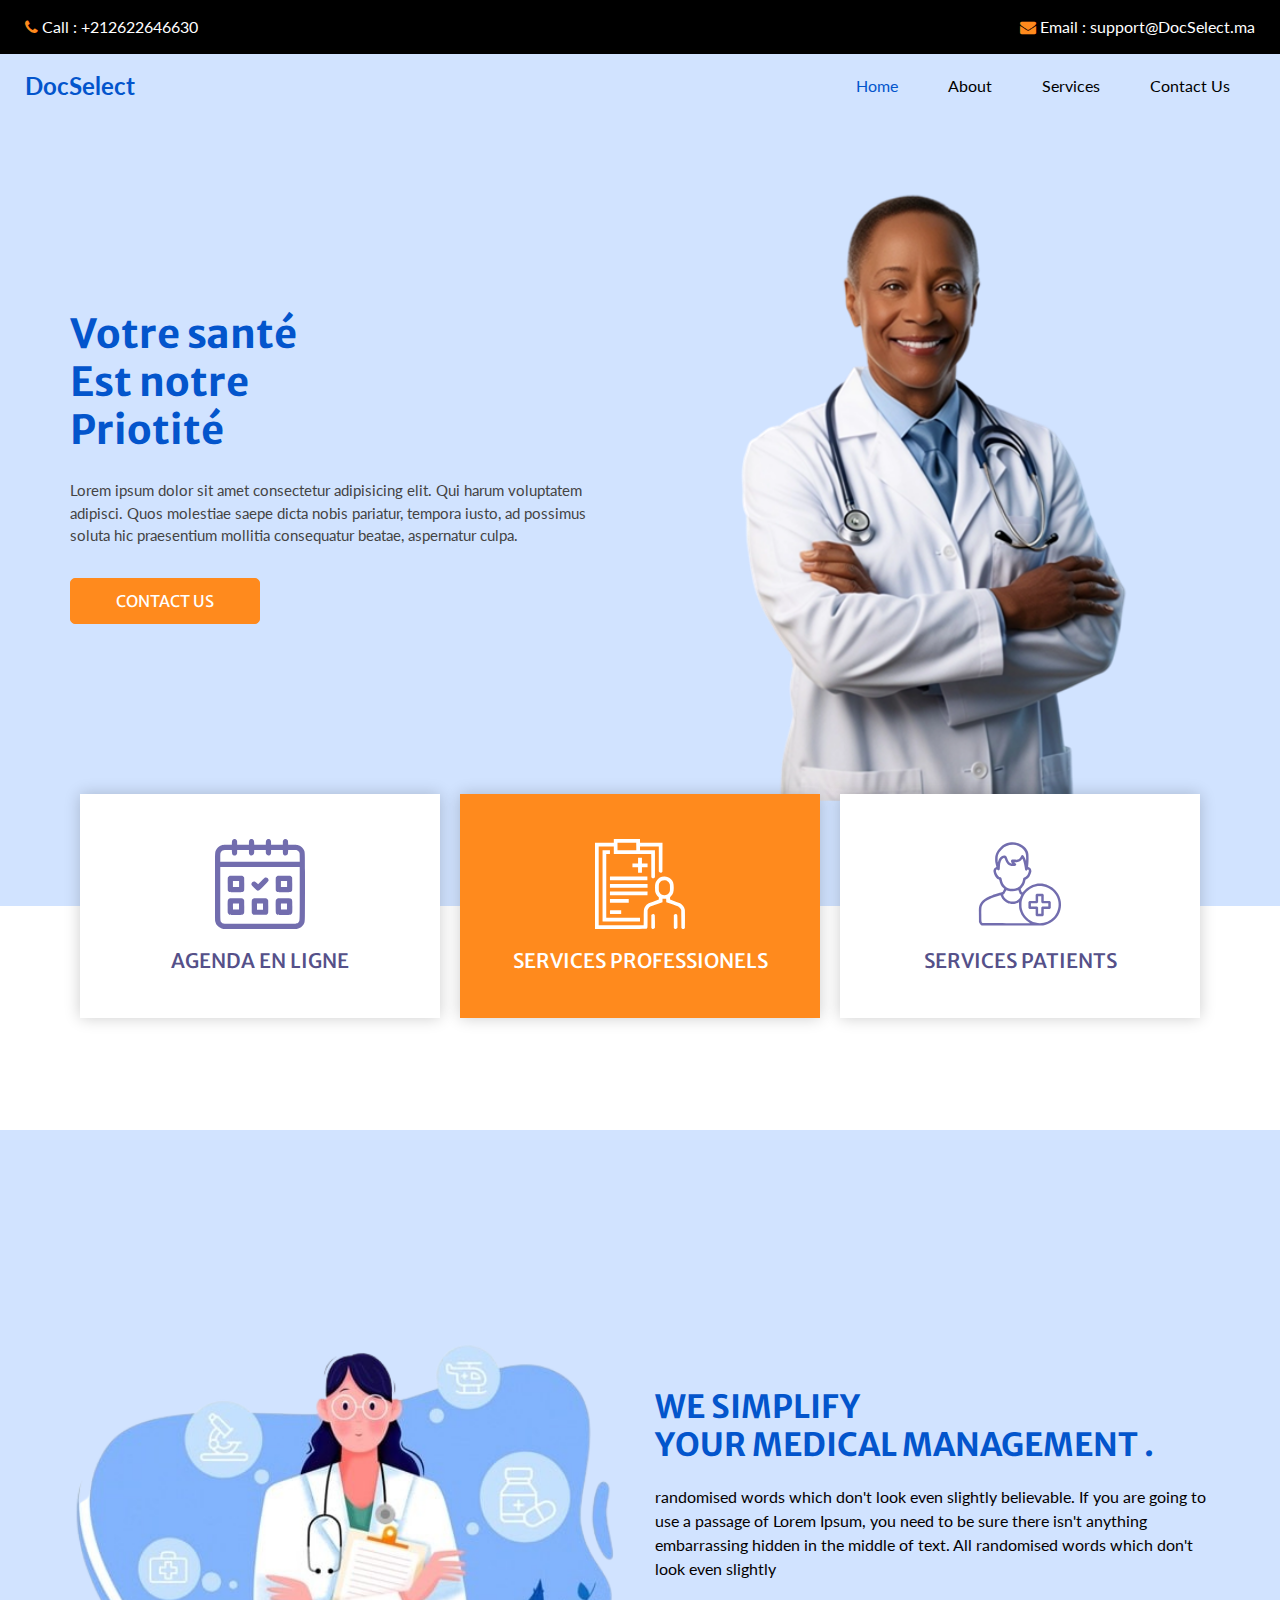
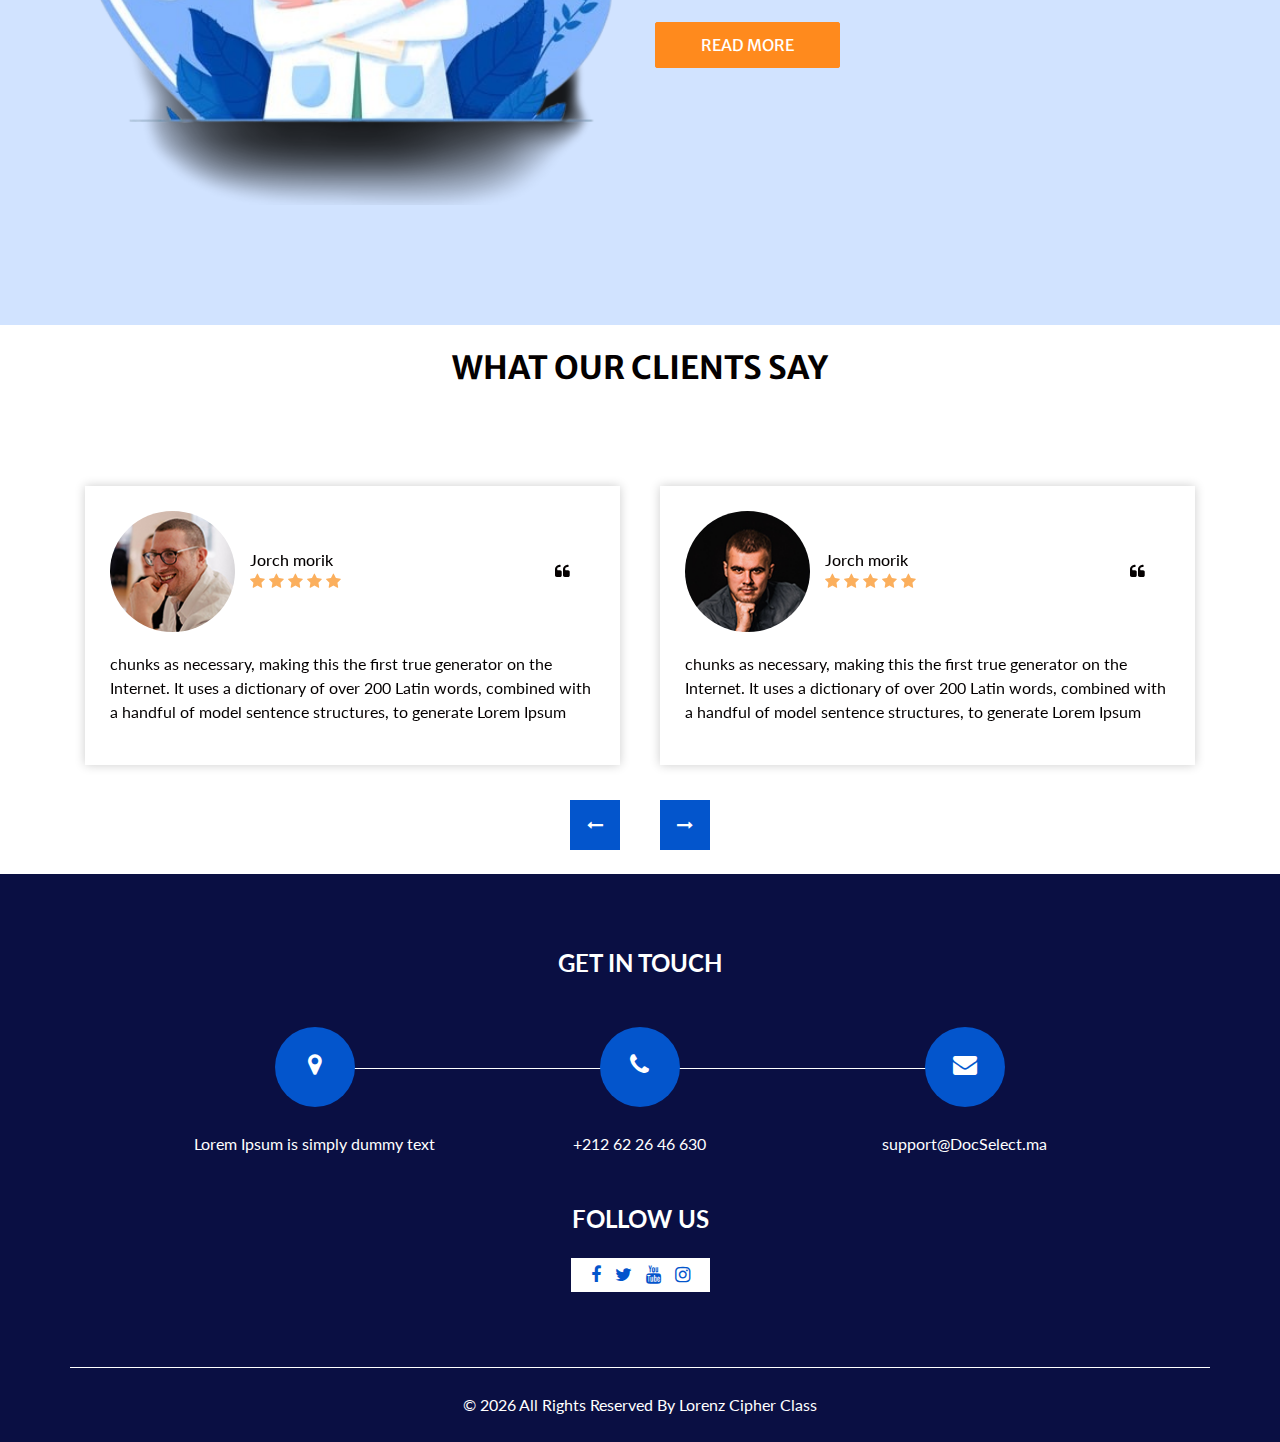
==== index.html @ 9bff6d72 "Spliting the one page to multi-page website" ====
<!DOCTYPE html>
<html lang="en">

<head>
  <!-- Basic -->
  <meta charset="utf-8">
  <meta http-equiv="X-UA-Compatible" content="IE=edge">
  <!-- Mobile Metas -->
  <meta name="viewport" content="width=device-width, initial-scale=1, shrink-to-fit=no">
  <!-- Site Metas -->
  <meta name="keywords" content="docselect, youcode, maroc">
  <meta name="description" content="Starter Template of Doc Select company">
  <meta name="author" content="Youcode Staff">

  <title>DocSelect</title>

  <!-- slider stylesheet -->
  <link rel="stylesheet" type="text/css" href="https://cdnjs.cloudflare.com/ajax/libs/OwlCarousel2/2.3.4/assets/owl.carousel.min.css" />
  <!-- bootstrap core css -->
  <link rel="stylesheet" type="text/css" href="css/bootstrap.css" />
  <!-- font awesome style -->
  <link rel="stylesheet" type="text/css" href="css/font-awesome.min.css" />

  <!-- Custom styles for this template -->
  <link href="css/style.css" rel="stylesheet" />
  <!-- responsive style -->
  <link href="css/responsive.css" rel="stylesheet" />

</head>

<body>
  <div class="hero_area">
    <!-- header section strats -->
    <header class="header_section">
      <div class="header_top">
        <div class="container-fluid">
          <div class="contact_nav">
            <a href="">
              <i class="fa fa-phone" aria-hidden="true"></i>
              <span>
                Call : +212622646630
              </span>
            </a>
            <a href="">
              <i class="fa fa-envelope" aria-hidden="true"></i>
              <span>
                Email : support@DocSelect.ma
              </span>
            </a>
          </div>
        </div>
    </div>
      <div class="header_bottom">
        <div class="container-fluid">
          <nav class="navbar navbar-expand-lg custom_nav-container ">
            <a class="navbar-brand" href="index.html">
              <span>
                DocSelect
              </span>
            </a>

            <button class="navbar-toggler" type="button" data-toggle="collapse" data-target="#navbarSupportedContent" aria-controls="navbarSupportedContent" aria-expanded="false" aria-label="Toggle navigation">
              <span class=""> </span>
            </button>

            <div class="collapse navbar-collapse" id="navbarSupportedContent">
              <ul class="navbar-nav ">
                <li class="nav-item active">
                  <a class="nav-link" href="index.html">Home <span class="sr-only">(current)</span></a>
                </li>
                <li class="nav-item">
                  <a class="nav-link" href="about.html"> About</a>
                </li>
                <li class="nav-item">
                  <a class="nav-link" href="service.html">Services</a>
                </li>
                <li class="nav-item">
                  <a class="nav-link" href="contact.html">Contact Us</a>
                </li>
              </ul>
            </div>
          </nav>
        </div>
      </div>
    </header>
    <!-- end header section -->
    <!-- slider section -->
    <section class="slider_section ">
      <div class="container ">
        <div class="row">
          <div class="col-md-6 ">
            <div class="detail-box">
              <h1>
                Votre santé  <br>
                Est notre  <br>
                Priotité
              </h1>
              <p>
                Lorem ipsum dolor sit amet consectetur adipisicing elit. Qui harum voluptatem adipisci. Quos molestiae saepe dicta nobis pariatur, tempora iusto, ad possimus soluta hic praesentium mollitia consequatur beatae, aspernatur culpa.
              </p>
              <a href="">
                Contact Us
              </a>
            </div>
          </div>
          <div class="col-md-6">
            <div class="img-box">
              <img src="images/professional-img.png" alt="">
            </div>
          </div>
        </div>
      </div>
    </section>
    <!-- end slider section -->
  </div>

  <!-- feature section -->
  <section class="feature_section">
    <div class="container">
      <div class="feature_container">
        <div class="box">
          <div class="img-box">
            <svg xmlns="http://www.w3.org/2000/svg" version="1.0" width="512.000000pt" height="512.000000pt" viewBox="0 0 512.000000 512.000000" preserveAspectRatio="xMidYMid meet">

              <g transform="translate(0.000000,512.000000) scale(0.100000,-0.100000)" fill="#000000" stroke="none">
              <path d="M1055 5106 c-72 -32 -95 -85 -95 -218 l0 -88 -227 0 c-257 0 -321 -9 -429 -62 -92 -44 -197 -149 -241 -239 -67 -136 -63 1 -63 -2100 0 -1869 0 -1907 20 -1983 25 -101 69 -176 144 -252 76 -75 151 -119 252 -144 76 -20 115 -20 2144 -20 2026 0 2068 0 2144 20 105 26 168 63 247 140 80 79 123 153 149 256 20 76 20 114 20 1983 0 2101 4 1964 -63 2100 -43 89 -149 195 -240 239 -107 52 -172 62 -428 62 l-227 0 -4 109 c-3 91 -7 115 -24 137 -70 94 -190 96 -251 5 -20 -30 -23 -46 -23 -142 l0 -109 -335 0 -335 0 0 100 c0 117 -13 156 -61 191 -45 32 -125 33 -165 3 -60 -44 -69 -67 -72 -185 l-4 -109 -328 0 -328 0 -4 109 c-3 118 -12 141 -72 185 -40 30 -120 29 -165 -3 -48 -35 -61 -74 -61 -191 l0 -100 -335 0 -335 0 0 109 c0 96 -3 112 -23 142 -40 61 -117 84 -182 55z m-93 -713 c4 -124 18 -158 78 -192 72 -40 158 -18 200 51 17 28 20 51 20 141 l0 107 335 0 335 0 0 -107 c0 -90 3 -113 20 -141 61 -100 204 -95 258 8 18 37 22 60 22 142 l0 98 330 0 330 0 0 -98 c0 -82 4 -105 23 -142 53 -103 196 -108 257 -8 17 28 20 51 20 141 l0 107 335 0 335 0 0 -107 c0 -122 13 -156 72 -194 41 -25 122 -22 160 7 50 37 62 71 66 187 l4 108 237 -3 236 -3 53 -30 c56 -30 100 -83 120 -144 8 -22 12 -116 12 -262 l0 -229 -2260 0 -2260 0 0 229 c0 148 4 240 12 262 17 51 54 101 93 128 68 46 97 50 331 51 l222 0 4 -107z m3858 -2371 c0 -1695 6 -1564 -76 -1646 -82 -83 113 -76 -2184 -76 -2297 0 -2102 -7 -2184 76 -82 82 -76 -49 -76 1646 l0 1508 2260 0 2260 0 0 -1508z"/>
              <path d="M800 3008 c-18 -13 -43 -36 -54 -51 -20 -28 -21 -39 -21 -397 0 -358 1 -369 21 -397 11 -15 36 -38 54 -50 33 -23 36 -23 395 -23 359 0 362 0 395 23 18 12 43 35 54 50 20 28 21 39 21 397 0 358 -1 369 -21 397 -11 15 -36 38 -54 51 -33 22 -36 22 -395 22 -359 0 -362 0 -395 -22z m570 -448 l0 -170 -175 0 -175 0 0 170 0 170 175 0 175 0 0 -170z"/>
              <path d="M3530 3008 c-18 -13 -43 -36 -54 -51 -20 -28 -21 -39 -21 -397 0 -358 1 -369 21 -397 11 -15 36 -38 54 -50 33 -23 36 -23 395 -23 359 0 362 0 395 23 18 12 43 35 54 50 20 28 21 39 21 397 0 358 -1 369 -21 397 -11 15 -36 38 -54 51 -33 22 -36 22 -395 22 -359 0 -362 0 -395 -22z m570 -448 l0 -170 -175 0 -175 0 0 170 0 170 175 0 175 0 0 -170z"/>
              <path d="M2855 2930 c-18 -6 -102 -82 -217 -197 l-188 -188 -67 67 c-38 36 -82 73 -100 82 -118 59 -250 -65 -202 -191 5 -15 69 -87 142 -160 151 -153 188 -175 260 -154 35 11 84 54 291 259 136 136 254 261 262 279 50 115 -62 240 -181 203z"/>
              <path d="M827 1736 c-50 -18 -67 -34 -88 -81 -17 -36 -19 -73 -19 -380 0 -334 0 -342 23 -385 16 -33 34 -51 67 -67 43 -23 52 -23 385 -23 334 0 342 0 385 23 26 13 53 36 65 57 19 33 20 52 20 395 0 344 -1 362 -20 395 -12 19 -36 43 -55 55 -33 19 -53 20 -380 22 -271 2 -353 0 -383 -11z m538 -461 l0 -170 -170 0 -170 0 -3 160 c-1 87 0 165 3 172 3 11 41 13 172 11 l168 -3 0 -170z"/>
              <path d="M2196 1740 c-16 -5 -40 -19 -53 -32 -53 -49 -53 -51 -53 -436 0 -356 0 -359 23 -392 12 -18 35 -43 50 -54 28 -20 39 -21 397 -21 358 0 369 1 397 21 15 11 38 36 51 54 22 33 22 36 22 395 0 359 0 362 -22 395 -13 18 -36 43 -51 54 -27 20 -40 21 -380 23 -194 1 -365 -2 -381 -7z m534 -465 l0 -175 -170 0 -170 0 0 175 0 175 170 0 170 0 0 -175z"/>
              <path d="M3555 1735 c-49 -18 -81 -53 -95 -106 -7 -26 -10 -157 -8 -377 3 -385 4 -387 88 -429 43 -23 51 -23 385 -23 333 0 342 0 385 23 33 16 51 34 68 67 22 43 22 52 22 385 0 503 33 469 -460 472 -280 2 -353 0 -385 -12z m540 -460 l0 -170 -170 0 -170 0 -3 160 c-1 87 0 165 3 172 3 11 41 13 172 11 l168 -3 0 -170z"/>
              </g>
              </svg>
           
          </div>
          <h5 class="name">
            Agenda En Ligne
          </h5>
        </div>
        <div class="box active">
          <div class="img-box">
          
            <svg xmlns="http://www.w3.org/2000/svg" version="1.0" width="512.000000pt" height="512.000000pt" viewBox="0 0 512.000000 512.000000" preserveAspectRatio="xMidYMid meet">

              <g transform="translate(0.000000,512.000000) scale(0.100000,-0.100000)" fill="#000000" stroke="none">
              <path d="M1070 5015 l0 -105 -535 0 -535 0 0 -2455 0 -2455 1449 0 c918 0 1459 4 1475 10 14 5 35 24 46 42 19 32 20 51 20 528 l0 495 24 51 c30 64 77 118 130 148 22 13 188 74 369 137 l327 114 0 95 0 95 105 0 104 0 3 -95 3 -95 305 -107 c168 -59 325 -115 350 -124 60 -23 134 -95 167 -163 l28 -56 5 -507 5 -508 28 -27 c39 -40 105 -40 144 0 l28 27 3 483 c2 320 -1 504 -8 547 -26 152 -135 304 -267 372 -38 20 -182 75 -320 123 l-253 88 0 70 0 70 59 62 c115 119 151 231 151 470 0 245 -39 364 -155 480 -105 105 -229 156 -380 156 -188 0 -341 -84 -447 -246 -67 -103 -82 -172 -83 -380 0 -111 5 -201 13 -234 20 -86 70 -176 139 -251 l63 -68 0 -63 0 -64 -257 -90 c-142 -49 -285 -103 -317 -119 -79 -39 -175 -135 -216 -216 -63 -124 -63 -124 -67 -602 l-5 -438 -1279 0 -1279 0 0 2240 0 2240 430 0 430 0 0 -210 0 -210 1065 0 1065 0 2 -665 3 -665 28 -27 c22 -22 37 -28 73 -28 39 0 50 5 75 33 l29 32 0 765 0 765 -425 0 -425 0 0 105 0 105 535 0 535 0 0 -710 0 -710 29 -32 c25 -28 36 -33 75 -33 36 0 51 6 73 28 l28 27 3 825 2 825 -640 0 -640 0 0 105 0 105 -745 0 -745 0 0 -105z m1278 -322 l2 -213 -535 0 -535 0 0 215 0 215 533 -2 532 -3 3 -212z m1750 -1958 c65 -35 106 -81 141 -155 25 -53 26 -62 26 -235 0 -173 -1 -182 -26 -236 -116 -248 -464 -251 -580 -4 -28 59 -29 63 -29 236 0 194 7 230 59 301 67 91 149 129 271 125 72 -3 93 -8 138 -32z"/>
              <path d="M430 2455 l0 -2025 1065 0 1065 0 0 105 0 105 -960 0 -960 0 0 1815 0 1815 105 0 105 0 0 105 0 105 -210 0 -210 0 0 -2025z"/>
              <path d="M2450 3890 l0 -160 -160 0 -160 0 0 -105 0 -105 160 0 160 0 0 -160 0 -160 110 0 110 0 0 160 0 160 160 0 160 0 0 105 0 105 -160 0 -160 0 0 160 0 160 -110 0 -110 0 0 -160z"/>
              <path d="M857 2983 c-4 -3 -7 -51 -7 -105 l0 -98 1065 0 1065 0 0 105 0 105 -1058 0 c-582 0 -1062 -3 -1065 -7z"/>
              <path d="M850 2455 l0 -105 1070 0 1070 0 0 105 0 105 -1070 0 -1070 0 0 -105z"/>
              <path d="M850 2025 l0 -105 1068 2 1067 3 3 103 3 102 -1071 0 -1070 0 0 -105z"/>
              <path d="M857 1703 c-4 -3 -7 -51 -7 -105 l0 -98 535 0 535 0 0 105 0 105 -528 0 c-291 0 -532 -3 -535 -7z"/>
              <path d="M854 1057 c-3 -8 -3 -56 -2 -108 l3 -94 318 -3 317 -2 0 110 0 110 -315 0 c-253 0 -317 -3 -321 -13z"/>
              <path d="M3238 821 l-33 -29 0 -366 0 -366 28 -27 c22 -22 37 -28 73 -28 39 0 50 5 75 33 l29 32 0 350 c0 376 -2 390 -51 416 -44 22 -85 17 -121 -15z"/>
              <path d="M4518 821 l-33 -29 0 -366 0 -366 28 -27 c22 -22 37 -28 73 -28 39 0 50 5 75 33 l29 32 0 350 c0 376 -2 390 -51 416 -44 22 -85 17 -121 -15z"/>
              </g>
              </svg>
          </div>
          <h5 class="name">
            Services Professionels
          </h5>
        </div>
        <div class="box">
          <div class="img-box">
          
               <svg xmlns="http://www.w3.org/2000/svg" version="1.0" width="512.000000pt" height="512.000000pt" viewBox="0 0 512.000000 512.000000" preserveAspectRatio="xMidYMid meet">

                <g transform="translate(0.000000,512.000000) scale(0.100000,-0.100000)" fill="#000000" stroke="none">
                <path d="M1962 4914 c-177 -30 -362 -121 -494 -244 -163 -151 -250 -285 -295 -459 -21 -79 -25 -121 -27 -241 -1 -132 2 -157 31 -275 18 -71 35 -139 38 -150 5 -17 -2 -24 -43 -41 -78 -33 -122 -108 -122 -207 0 -63 50 -213 96 -289 49 -80 119 -149 181 -179 50 -23 52 -26 64 -79 34 -160 106 -300 211 -406 l60 -61 -46 -92 c-26 -50 -48 -91 -50 -91 -14 0 -470 -135 -551 -163 -134 -46 -268 -102 -335 -140 -186 -104 -325 -236 -390 -371 -66 -138 -72 -186 -68 -638 l3 -395 35 -69 c25 -49 47 -77 78 -99 l44 -30 1746 0 1747 0 117 32 c430 116 750 433 863 855 82 308 38 636 -124 912 -175 297 -451 495 -801 572 -106 24 -357 24 -465 0 -281 -62 -523 -208 -696 -421 -77 -96 -98 -89 -144 48 l-29 85 69 74 c39 41 85 100 104 131 39 66 88 202 97 270 6 45 9 49 58 73 64 32 137 102 182 176 43 70 91 198 100 266 15 113 -56 234 -146 248 -23 4 -40 12 -40 20 0 7 7 89 16 181 20 213 15 527 -11 618 -36 126 -99 229 -202 325 -228 216 -540 308 -861 254z m333 -139 c174 -31 321 -107 447 -231 132 -131 170 -251 166 -522 -3 -158 -4 -165 -16 -122 -21 68 -79 189 -119 248 -61 87 -111 82 -163 -17 -43 -79 -93 -137 -144 -164 -38 -20 -52 -22 -203 -20 -158 3 -163 2 -190 -21 -40 -35 -38 -90 5 -151 17 -25 32 -48 32 -50 0 -10 -56 8 -104 34 -61 32 -107 92 -141 184 -79 212 -106 241 -213 234 -157 -11 -284 -140 -336 -337 -14 -54 -14 -54 -22 -25 -5 17 -8 89 -7 160 3 243 58 373 235 553 208 210 481 298 773 247z m-599 -782 c65 -177 92 -227 156 -292 86 -86 183 -122 328 -120 105 1 128 7 153 41 26 35 17 59 -49 128 l-52 55 77 -3 c147 -7 268 44 350 148 l40 51 14 -28 c42 -80 95 -303 121 -508 12 -90 19 -113 36 -127 33 -27 67 -22 99 13 36 38 70 37 90 -5 18 -39 2 -115 -49 -221 -42 -89 -117 -169 -167 -180 -89 -20 -95 -28 -113 -150 -29 -196 -136 -358 -290 -439 -94 -49 -183 -69 -315 -69 -182 1 -301 43 -411 145 -104 98 -168 227 -194 393 -12 79 -40 115 -89 115 -64 0 -154 99 -206 229 -35 86 -43 153 -21 186 21 32 37 32 87 -2 33 -22 45 -25 67 -17 43 15 55 54 58 192 8 267 77 449 189 498 56 25 72 19 91 -33z m2154 -1558 c356 -53 648 -269 801 -590 140 -292 141 -612 5 -901 -52 -110 -107 -192 -182 -273 -261 -283 -664 -402 -1035 -307 -372 95 -665 387 -766 763 -24 87 -27 116 -27 263 0 146 3 176 26 261 48 179 134 332 259 464 93 98 182 164 294 220 200 99 411 133 625 100z m-1975 -254 c158 -49 368 -47 519 3 39 14 74 21 77 18 3 -4 21 -50 38 -102 31 -89 53 -130 72 -130 4 0 19 -4 34 -10 l25 -10 -23 -47 c-13 -27 -32 -70 -42 -98 -33 -92 -135 -175 -268 -220 -92 -31 -240 -35 -328 -9 -147 44 -283 156 -347 285 -41 85 -41 104 1 115 28 8 39 22 90 122 39 75 63 112 72 109 7 -3 43 -15 80 -26z m-401 -307 c63 -186 245 -364 436 -426 90 -29 288 -36 382 -14 53 12 164 56 208 83 3 2 5 -63 6 -145 0 -153 9 -212 51 -347 83 -267 278 -514 519 -659 l59 -36 -1356 0 c-1321 0 -1356 0 -1373 19 -41 45 -46 97 -46 475 0 391 5 436 56 541 105 214 355 359 894 519 63 19 122 34 132 35 11 1 21 -14 32 -45z"/>
                <path d="M3479 1971 l-29 -29 0 -171 0 -171 -176 0 -176 0 -29 -29 -29 -29 0 -172 0 -172 29 -29 29 -29 176 0 176 0 0 -176 0 -176 29 -29 29 -29 172 0 172 0 29 29 29 29 0 176 0 176 171 0 171 0 29 29 29 29 0 172 0 172 -29 29 -29 29 -171 0 -171 0 0 171 0 171 -29 29 -29 29 -172 0 -172 0 -29 -29z m291 -282 l0 -171 29 -29 29 -29 171 0 171 0 0 -90 0 -90 -171 0 -171 0 -29 -29 -29 -29 0 -176 0 -176 -90 0 -90 0 0 176 0 176 -29 29 -29 29 -176 0 -176 0 0 90 0 90 176 0 176 0 29 29 29 29 0 171 0 171 90 0 90 0 0 -171z"/>
                </g>
                </svg>
          </div>
          <h5 class="name">
            Services Patients
          </h5>
        </div>
      </div>
    </div>
  </section>

  <!-- end feature section -->

  
  <section class="professional_section layout_padding">
    <div class="container">
      <div class="row">
        <div class="col-md-6">
          <div class="img-box">
            <img src="images/medecin-preview.png" alt="">
          </div>
        </div>
        <div class="col-md-6 ">
          <div class="detail-box">
            <h2>
              We simplify  <br>
              Your medical management .
            </h2>
            <p>
              randomised words which don't look even slightly believable. If you are going to use a passage of Lorem Ipsum, you need to be sure there isn't anything embarrassing hidden in the middle of text. All randomised words which don't look even slightly
            </p>
            <a href="">
              Read More
            </a>
          </div>
        </div>
      </div>
    </div>
  </section>
<br>
  <!-- end professional section -->
  
  <!-- client section -->

  <section class="client_section ">
    <div class="container">
      <div class="heading_container heading_center">
        <h2>
          What Our Clients Say
        </h2>
      </div>
      <div class="carousel-wrap layout_padding2-top ">
        <div class="owl-carousel">
          <div class="item">
            <div class="box">
              <div class="client_id">
                <div class="img-box">
                  <img src="images/client-1.jpg" alt="">
                </div>
                <div class="client_detail">
                  <div class="client_info">
                    <h6>
                      Jorch morik
                    </h6>
                    <i class="fa fa-star" aria-hidden="true"></i>
                    <i class="fa fa-star" aria-hidden="true"></i>
                    <i class="fa fa-star" aria-hidden="true"></i>
                    <i class="fa fa-star" aria-hidden="true"></i>
                    <i class="fa fa-star" aria-hidden="true"></i>
                  </div>
                  <i class="fa fa-quote-left" aria-hidden="true"></i>
                </div>
              </div>
              <div class="client_text">
                <p>
                  chunks as necessary, making this the first true generator on the Internet. It uses a dictionary of over 200 Latin words, combined with a handful of model sentence structures, to generate Lorem Ipsum
                </p>
              </div>
            </div>
          </div>
          <div class="item">
            <div class="box">
              <div class="client_id">
                <div class="img-box">
                  <img src="images/client-2.jpg" alt="">
                </div>
                <div class="client_detail">
                  <div class="client_info">
                    <h6>
                      Jorch morik
                    </h6>
                    <i class="fa fa-star" aria-hidden="true"></i>
                    <i class="fa fa-star" aria-hidden="true"></i>
                    <i class="fa fa-star" aria-hidden="true"></i>
                    <i class="fa fa-star" aria-hidden="true"></i>
                    <i class="fa fa-star" aria-hidden="true"></i>
                  </div>
                  <i class="fa fa-quote-left" aria-hidden="true"></i>
                </div>
              </div>
              <div class="client_text">
                <p>
                  chunks as necessary, making this the first true generator on the Internet. It uses a dictionary of over 200 Latin words, combined with a handful of model sentence structures, to generate Lorem Ipsum
                </p>
              </div>
            </div>
          </div>
          <div class="item">
            <div class="box">
              <div class="client_id">
                <div class="img-box">
                  <img src="images/client-1.jpg" alt="">
                </div>
                <div class="client_detail">
                  <div class="client_info">
                    <h6>
                      Jorch morik
                    </h6>
                    <i class="fa fa-star" aria-hidden="true"></i>
                    <i class="fa fa-star" aria-hidden="true"></i>
                    <i class="fa fa-star" aria-hidden="true"></i>
                    <i class="fa fa-star" aria-hidden="true"></i>
                    <i class="fa fa-star" aria-hidden="true"></i>
                  </div>
                  <i class="fa fa-quote-left" aria-hidden="true"></i>
                </div>
              </div>
              <div class="client_text">
                <p>
                  chunks as necessary, making this the first true generator on the Internet. It uses a dictionary of over 200 Latin words, combined with a handful of model sentence structures, to generate Lorem Ipsum
                </p>
              </div>
            </div>
          </div>
          <div class="item">
            <div class="box">
              <div class="client_id">
                <div class="img-box">
                  <img src="images/client-2.jpg" alt="">
                </div>
                <div class="client_detail">
                  <div class="client_info">
                    <h6>
                      Jorch morik
                    </h6>
                    <i class="fa fa-star" aria-hidden="true"></i>
                    <i class="fa fa-star" aria-hidden="true"></i>
                    <i class="fa fa-star" aria-hidden="true"></i>
                    <i class="fa fa-star" aria-hidden="true"></i>
                    <i class="fa fa-star" aria-hidden="true"></i>
                  </div>
                  <i class="fa fa-quote-left" aria-hidden="true"></i>
                </div>
              </div>
              <div class="client_text">
                <p>
                  chunks as necessary, making this the first true generator on the Internet. It uses a dictionary of over 200 Latin words, combined with a handful of model sentence structures, to generate Lorem Ipsum
                </p>
              </div>
            </div>
          </div>
        </div>
      </div>
    </div>
  </section>
  <br>

  <!-- end client section -->

  

  <!-- info section -->
  <section class="info_section ">
    <div class="container">
      <h4>
        Get In Touch
      </h4>
      <div class="row">
        <div class="col-lg-10 mx-auto">
          <div class="info_items">
            <div class="row">
              <div class="col-md-4">
                <a href="/contact.html">
                  <div class="item ">
                    <div class="img-box ">
                      <i class="fa fa-map-marker" aria-hidden="true"></i>
                    </div>
                    <p>
                      Lorem Ipsum is simply dummy text
                    </p>
                  </div>
                </a>
              </div>
              <div class="col-md-4">
                <a href="tel:+212622646630">
                  <div class="item ">
                    <div class="img-box ">
                      <i class="fa fa-phone" aria-hidden="true"></i>
                    </div>
                    <p>
                      +212 62 26 46 630
                    </p>
                  </div>
                </a>
              </div>
              <div class="col-md-4">
                <a href="mail:support@docselect.ma">
                  <div class="item ">
                    <div class="img-box">
                      <i class="fa fa-envelope" aria-hidden="true"></i>
                    </div>
                    <p>
                      support@DocSelect.ma
                    </p>
                  </div>
                </a>
              </div>
            </div>
          </div>
        </div>
      </div>
    </div>
    <div class="social-box">
      <h4>
        Follow Us
      </h4>
      <div class="box">
        <a href="https://fb.com">
          <i class="fa fa-facebook" aria-hidden="true"></i>
        </a>
        <a href="https://twitter.com">
          <i class="fa fa-twitter" aria-hidden="true"></i>
        </a>
        <a href="https://youtube.com">
          <i class="fa fa-youtube" aria-hidden="true"></i>
        </a>
        <a href="https://instagram.com">
          <i class="fa fa-instagram" aria-hidden="true"></i>
        </a>
      </div>
    </div>
  </section>



  <!-- end info_section -->

  <!-- footer section -->
  <footer class="footer_section">
    <div class="container">
      <p>
        &copy; <span id="displayDateYear"></span> All Rights Reserved By <a href="https://youcode.ma/Nador">Lorenz Cipher Class</a>
      </p>
    </div>
  </footer>
  <!-- footer section -->

  <script src="js/jquery-3.4.1.min.js"></script>
  <script src="js/bootstrap.js"></script>
  <script src="https://cdnjs.cloudflare.com/ajax/libs/OwlCarousel2/2.3.4/owl.carousel.min.js">
  </script>
  <script src="js/custom.js"></script>

</body>

</html>
---- css/style.css ----
@import url("https://fonts.googleapis.com/css2?family=Lato:wght@400;700&family=Merriweather+Sans:wght@400;700&display=swap");

body {
  font-family: 'Lato', sans-serif;
  color: #040000;
}

.layout_padding {
  padding-top: 120px;
  padding-bottom: 120px;
}

.layout_padding2 {
  padding: 45px 0;
}

.layout_padding2-top {
  padding-top: 45px;
}

.layout_padding2-bottom {
  padding-bottom: 45px;
}

.layout_padding-top {
  padding-top: 120px;
}

.layout_padding-bottom {
  padding-bottom: 120px;
}

.heading_container {
  display: -webkit-box;
  display: -ms-flexbox;
  display: flex;
  -webkit-box-orient: vertical;
  -webkit-box-direction: normal;
  -ms-flex-direction: column;
  flex-direction: column;
  -webkit-box-align: start;
  -ms-flex-align: start;
  align-items: flex-start;
}

.heading_container h2 {
  font-weight: bold;
  display: -webkit-box;
  display: -ms-flexbox;
  display: flex;
  -webkit-box-align: center;
  -ms-flex-align: center;
  align-items: center;
  text-transform: uppercase;
  font-family: 'Merriweather Sans', sans-serif;
}

.heading_container p {
  margin-bottom: 0;
}

.heading_container.heading_center {
  -webkit-box-align: center;
  -ms-flex-align: center;
  align-items: center;
  text-align: center;
}

h1,
h2 {
  font-family: 'Merriweather Sans', sans-serif;
}

a,
a:hover,
a:focus {
  text-decoration: none;
}

/*header section*/
.hero_area {
  position: relative;
  background-color: #d1e3ff;
}

.header_section .container-fluid {
  padding-right: 25px;
  padding-left: 25px;
}

.header_section .header_top {
  padding: 15px 0;
  background-color: #000000;
}

.header_section .header_top .contact_nav {
  display: -webkit-box;
  display: -ms-flexbox;
  display: flex;
  -webkit-box-pack: justify;
  -ms-flex-pack: justify;
  justify-content: space-between;
}

.header_section .header_top .contact_nav a {
  color: #ffffff;
}

.header_section .header_top .contact_nav a i {
  color: #ff8a1d;
}

.header_section .header_bottom {
  padding: 10px 0;
}

.navbar-brand {
  padding: 0;
  margin: 0;
  color: #000000;
  font-weight: bold;
  font-size: 24px;
  font-weight: bold;
}

.navbar-brand span {
  color: #0355cc;
  /* text-transform: uppercase; */
}

.custom_nav-container {
  padding: 0;
}

.custom_nav-container .navbar-nav {
  margin-left: auto;
}

.custom_nav-container .navbar-nav .nav-item .nav-link {
  padding: 10px 25px;
  color: #000000;
  text-align: center;
}

.custom_nav-container .navbar-nav .nav-item:hover .nav-link,
.custom_nav-container .navbar-nav .nav-item.active .nav-link {
  color: #0355cc;
}

.custom_nav-container .form-inline .nav_search-btn {
  width: 35px;
  height: 35px;
  padding: 0;
  border: none;
  color: #000000;
}

.custom_nav-container .form-inline .nav_search-btn:hover {
  color: #0355cc;
}

.custom_nav-container .navbar-toggler {
  outline: none;
}

.custom_nav-container .navbar-toggler {
  padding: 0;
  width: 37px;
  height: 42px;
  -webkit-transition: all .3s;
  transition: all .3s;
}

.custom_nav-container .navbar-toggler span {
  display: block;
  width: 35px;
  height: 4px;
  background-color: #000000;
  margin: 7px 0;
  -webkit-transition: all 0.3s;
  transition: all 0.3s;
  position: relative;
  border-radius: 5px;
  -webkit-transition: all .3s;
  transition: all .3s;
}

.custom_nav-container .navbar-toggler span::before,
.custom_nav-container .navbar-toggler span::after {
  content: "";
  position: absolute;
  left: 0;
  height: 100%;
  width: 100%;
  background-color: #000000;
  top: -10px;
  border-radius: 5px;
  -webkit-transition: all .3s;
  transition: all .3s;
}

.custom_nav-container .navbar-toggler span::after {
  top: 10px;
}

.custom_nav-container .navbar-toggler[aria-expanded="true"] {
  -webkit-transform: rotate(360deg);
  transform: rotate(360deg);
}

.custom_nav-container .navbar-toggler[aria-expanded="true"] span {
  -webkit-transform: rotate(45deg);
  transform: rotate(45deg);
}

.custom_nav-container .navbar-toggler[aria-expanded="true"] span::before,
.custom_nav-container .navbar-toggler[aria-expanded="true"] span::after {
  -webkit-transform: rotate(90deg);
  transform: rotate(90deg);
  top: 0;
}

.custom_nav-container .navbar-toggler[aria-expanded="true"] .s-1 {
  -webkit-transform: rotate(45deg);
  transform: rotate(45deg);
  margin: 0;
  margin-bottom: -4px;
}

.custom_nav-container .navbar-toggler[aria-expanded="true"] .s-2 {
  display: none;
}

.custom_nav-container .navbar-toggler[aria-expanded="true"] .s-3 {
  -webkit-transform: rotate(-45deg);
  transform: rotate(-45deg);
  margin: 0;
  margin-top: -4px;
}

.custom_nav-container .navbar-toggler[aria-expanded="false"] .s-1,
.custom_nav-container .navbar-toggler[aria-expanded="false"] .s-2,
.custom_nav-container .navbar-toggler[aria-expanded="false"] .s-3 {
  -webkit-transform: none;
  transform: none;
}

.quote_btn-container {
  display: -webkit-box;
  display: -ms-flexbox;
  display: flex;
  -webkit-box-align: center;
  -ms-flex-align: center;
  align-items: center;
}

.quote_btn-container a {
  color: #ffffff;
  margin-right: 25px;
  text-transform: uppercase;
}

.quote_btn-container a span {
  margin-left: 5px;
}

.quote_btn-container a:hover {
  color: #ff8a1d;
}

/*end header section*/
/* slider section */
.slider_section {
  -webkit-box-flex: 1;
  -ms-flex: 1;
  flex: 1;
  display: -webkit-box;
  display: -ms-flexbox;
  display: flex;
  -webkit-box-align: center;
  -ms-flex-align: center;
  align-items: center;
  background-size: cover;
  background-position: bottom;
}

.slider_section .row {
  -webkit-box-align: center;
  -ms-flex-align: center;
  align-items: center;
}

.slider_section #customCarousel1 {
  width: 100%;
  position: unset;
}

.slider_section .detail-box {
  padding-bottom: 90px;
}

.slider_section .detail-box h1 {
  font-weight: bold;
  margin-bottom: 25px;
  color: #0355cc;
}

.slider_section .detail-box p {
  color: #444;
  font-size: 15px;
}

.slider_section .detail-box a {
  display: inline-block;
  font-family: 'Merriweather Sans', sans-serif;
  text-transform: uppercase;
  padding: 10px 45px;
  background-color: #ff8a1d;
  border: 1px solid #ff8a1d;
  border-radius: 5px;
  color: #ffffff;
  margin-top: 15px;
}

.slider_section .detail-box a:hover {
  background-color: transparent;
  color: #ff8a1d;
}

.slider_section .img-box img {
  width: 100%;
}

.feature_section {
  -webkit-transform: translateY(-50%);
  transform: translateY(-50%);
}

.feature_section .feature_container {
  display: -webkit-box;
  display: -ms-flexbox;
  display: flex;
}

.feature_section .feature_container .box {
  -webkit-box-flex: 1;
  -ms-flex: 1;
  flex: 1;
  display: -webkit-box;
  display: -ms-flexbox;
  display: flex;
  -webkit-box-orient: vertical;
  -webkit-box-direction: normal;
  -ms-flex-direction: column;
  flex-direction: column;
  -webkit-box-align: center;
  -ms-flex-align: center;
  align-items: center;
  text-align: center;
  margin: 0 10px;
  padding: 45px 15px;
  background-color: #ffffff;
  color: #555089;
  -webkit-transition: all 0.3s;
  transition: all 0.3s;
  -webkit-box-shadow: 0 0 15px 0 rgba(0, 0, 0, 0.2);
  box-shadow: 0 0 15px 0 rgba(0, 0, 0, 0.2);
}

.feature_section .feature_container .box .img-box {
  width: 90px;
  height: 90px;
}

.feature_section .feature_container .box .img-box svg {
  width: 100%;
  height: auto;
  max-height: 100%;
  fill: #726dae;
  -webkit-transition: all 0.3s;
  transition: all 0.3s;
}

.feature_section .feature_container .box .img-box svg path {
  fill: #726dae;
}

.feature_section .feature_container .box .name {
  margin-top: 20px;
  text-transform: uppercase;
  font-family: 'Merriweather Sans', sans-serif;
  margin-bottom: 0;
}

.feature_section .feature_container .box:hover,
.feature_section .feature_container .box.active {
  background-color: #ff8a1d;
  color: #ffffff;
}

.feature_section .feature_container .box:hover .img-box svg,
.feature_section .feature_container .box.active .img-box svg {
  fill: #ffffff;
}

.feature_section .feature_container .box:hover .img-box svg path,
.feature_section .feature_container .box.active .img-box svg path {
  fill: #ffffff;
}

.about_section .row {
  -webkit-box-align: center;
  -ms-flex-align: center;
  align-items: center;
}

.about_section .detail-box h2 {
  text-transform: uppercase;
  font-weight: bold;
}

.about_section .detail-box p {
  margin-top: 10px;
}

.about_section .detail-box a {
  margin-top: 15px;
  display: inline-block;
  font-family: 'Merriweather Sans', sans-serif;
  text-transform: uppercase;
  padding: 10px 45px;
  background-color: #0355cc;
  border: 1px solid #0355cc;
  border-radius: 2px;
  color: #ffffff;
}

.about_section .detail-box a:hover {
  background-color: transparent;
  color: #0355cc;
}

.about_section .img-box img {
  width: 100%;
}

.professional_section {
  background-color: #d1e3ff;
}

.professional_section .row {
  -webkit-box-align: center;
  -ms-flex-align: center;
  align-items: center;
}

.professional_section .img-box img {
  width: 100%;
}

.professional_section .detail-box h2 {
  text-transform: uppercase;
  font-weight: bold;
  color: #0355cc;
}

.professional_section .detail-box p {
  margin-top: 20px;
}

.professional_section .detail-box a {
  margin-top: 25px;
  display: inline-block;
  font-family: 'Merriweather Sans', sans-serif;
  text-transform: uppercase;
  padding: 10px 45px;
  background-color: #ff8a1d;
  border: 1px solid #ff8a1d;
  border-radius: 2px;
  color: #ffffff;
}

.professional_section .detail-box a:hover {
  background-color: transparent;
  color: #ff8a1d;
}

.service_section {
  position: relative;
}

.service_section .box {
  margin-top: 30px;
  text-align: center;
  -webkit-box-shadow: 0 0 5px 2px rgba(0, 0, 0, 0.15);
  box-shadow: 0 0 5px 2px rgba(0, 0, 0, 0.15);
  padding: 25px 15px;
  -webkit-transition: all .3s;
  transition: all .3s;
  display: -webkit-box;
  display: -ms-flexbox;
  display: flex;
  -webkit-box-orient: vertical;
  -webkit-box-direction: normal;
  -ms-flex-direction: column;
  flex-direction: column;
  -webkit-box-align: center;
  -ms-flex-align: center;
  align-items: center;
}

.service_section .box .img-box {
  width: 65px;
  height: 65px;
  display: -webkit-box;
  display: -ms-flexbox;
  display: flex;
  -webkit-box-pack: center;
  -ms-flex-pack: center;
  justify-content: center;
  -webkit-box-align: center;
  -ms-flex-align: center;
  align-items: center;
}

.service_section .box .img-box img {
  max-height: 100%;
  max-width: 100%;
  -webkit-transition: all .3s;
  transition: all .3s;
}

.service_section .box .detail-box {
  margin-top: 15px;
}

.service_section .box .detail-box h5 {
  font-weight: bold;
}

.service_section .box .detail-box p {
  margin: 0;
}

.service_section .box:hover {
  background-color: #ff8a1d;
  color: #ffffff;

}

/* .service_section .box:hover .img-box img {
  -webkit-filter: brightness(0) invert(1);
          filter: brightness(0) invert(1);
} */

.service_section .btn-box {
  display: -webkit-box;
  display: -ms-flexbox;
  display: flex;
  -webkit-box-pack: center;
  -ms-flex-pack: center;
  justify-content: center;
  margin-top: 45px;
}

.service_section .btn-box a {
  display: inline-block;
  font-family: 'Merriweather Sans', sans-serif;
  text-transform: uppercase;
  padding: 10px 45px;
  background-color: #0355cc;
  border: 1px solid #0355cc;
  border-radius: 0;
  color: #ffffff;
}

.service_section .btn-box a:hover {
  background-color: transparent;
  color: #0355cc;
}

.client_section .heading_container {
  -webkit-box-align: center;
  -ms-flex-align: center;
  align-items: center;
  text-align: center;
}

.client_section .box {
  margin: 15px;
  -webkit-box-shadow: 0 0 10px 0 rgba(0, 0, 0, 0.2);
  box-shadow: 0 0 10px 0 rgba(0, 0, 0, 0.2);
  padding: 25px;
}

.client_section .box .client_id {
  display: -webkit-box;
  display: -ms-flexbox;
  display: flex;
}

.client_section .box .client_id .img-box {
  width: 125px;
  min-width: 125px;
  margin-right: 15px;
}

.client_section .box .client_id .img-box img {
  width: 100%;
  border-radius: 100%;
}

.client_section .box .client_id .client_detail {
  display: -webkit-box;
  display: -ms-flexbox;
  display: flex;
  -webkit-box-align: center;
  -ms-flex-align: center;
  align-items: center;
  -webkit-box-pack: justify;
  -ms-flex-pack: justify;
  justify-content: space-between;
  -webkit-box-flex: 1;
  -ms-flex: 1;
  flex: 1;
  padding-right: 25px;
}

.client_section .box .client_id .client_detail .client_info h6 {
  margin-bottom: 0;
}

.client_section .box .client_id .client_detail .client_info i {
  color: #fbaf5d;
}

.client_section .box .client_text {
  margin-top: 20px;
}

.client_section .owl-carousel .owl-nav {
  display: -webkit-box;
  display: -ms-flexbox;
  display: flex;
  -webkit-box-pack: center;
  -ms-flex-pack: center;
  justify-content: center;
  margin-top: 20px;
}

.client_section .owl-carousel .owl-nav button {
  width: 50px;
  height: 50px;
  background-color: #0355cc;
  outline: none;
  margin: 0 20px;
  color: #ffffff;
}

.heading_container {
  margin-bottom: 30px;
}

.contact_section input {
  width: 100%;
  border: none;
  height: 50px;
  margin-bottom: 25px;
  padding-left: 25px;
  background-color: #ffffff;
  outline: none;
  color: #ffffff;
  -webkit-box-shadow: 0 0 7px 0 rgba(0, 0, 0, 0.2);
  box-shadow: 0 0 7px 0 rgba(0, 0, 0, 0.2);
}

.contact_section input::-webkit-input-placeholder {
  color: #737272;
}

.contact_section input:-ms-input-placeholder {
  color: #737272;
}

.contact_section input::-ms-input-placeholder {
  color: #737272;
}

.contact_section input::placeholder {
  color: #737272;
}

.contact_section input.message-box {
  height: 135px;
}

.contact_section button {
  border: none;
  display: inline-block;
  font-family: 'Merriweather Sans', sans-serif;
  text-transform: uppercase;
  padding: 10px 55px;
  background-color: #0355cc;
  border: 1px solid #0355cc;
  border-radius: 0;
  color: #ffffff;
  margin-top: 15px;
}

.contact_section button:hover {
  background-color: transparent;
  color: #0355cc;
}

.contact_section .map_container {
  height: 360px;
}

.contact_section .map_container .map {
  height: 100%;
}

.info_section {
  padding: 75px 0;
  background-color: #0a0f43;
  text-align: center;
  color: #fff;
}

.info_section h4 {
  text-transform: uppercase;
  font-weight: bold;
  margin-bottom: 25px;
}

.info_section .social-box {
  display: -webkit-box;
  display: -ms-flexbox;
  display: flex;
  -webkit-box-orient: vertical;
  -webkit-box-direction: normal;
  -ms-flex-direction: column;
  flex-direction: column;
  -webkit-box-align: center;
  -ms-flex-align: center;
  align-items: center;
  margin-top: 25px;
}

.info_section .social-box .box {
  background-color: #ffffff;
  padding: 5px 15px;
}

.info_section a {
  margin: 0 5px;
  color: #0355cc;
}

.info_section a i {
  font-size: 18px;
}

.info_section a:hover {
  color: #ff8a1d;
}

.info_items a {
  position: relative;
}

.info_items .item {
  display: -webkit-box;
  display: -ms-flexbox;
  display: flex;
  -webkit-box-orient: vertical;
  -webkit-box-direction: normal;
  -ms-flex-direction: column;
  flex-direction: column;
  -webkit-box-align: center;
  -ms-flex-align: center;
  align-items: center;
  text-align: center;
}

.info_items .item .img-box {
  width: 80px;
  height: 80px;
  border-radius: 100%;
  background-color: #ffffff;
  background-repeat: no-repeat;
  background-position: center;
  text-align: center;
  line-height: 80px;
  background-color: #0355cc;
  color: #ffffff;
}

.info_items .item .img-box i {
  font-size: 24px;
}

.info_items .item p {
  margin-top: 25px;
  color: #fff;
  margin-bottom: 0;
  background-color: #0a0f43;
}

.info_items .item:hover .img-box {
  background-color: #ff8a1d;
}

.info_items {
  position: relative;
}

.info_items::before {
  content: "";
  position: absolute;
  top: 65px;
  width: 75%;
  height: 1px;
  background-color: #fff;
  left: 50%;
  -webkit-transform: translateX(-50%);
  transform: translateX(-50%);
}

/* footer section*/
.footer_section {
  background-color: #0a0f43;
}

.footer_section p {
  margin: 0;
  padding: 25px 0;
  color: #ffffff;
  text-align: center;
  border-top: 0.8px solid #ffffff;
}

.footer_section a {
  color: inherit;
}

/* end footer section*/
/* # sourceMappingURL=style.css.map */
---- css/responsive.css ----
@media (max-width: 1300px) {}

@media (max-width: 1120px) {}

@media (max-width: 992px) {
    .hero_area {
        height: auto;
    }

    .header_section .main_nav {
        flex: 1;
    }

    #navbarSupportedContent {
        margin-top: 15px;
    }

    .slider_section {
        padding-top: 45px;
    }

    .feature_section .feature_container .box {
        padding: 30px 15px;
    }

    .feature_section .feature_container .box .img-box {
        width: 75px;
    }


    .feature_section {
        transform: none;
        padding: 90px 0;
    }


}

@media (max-width: 767px) {
    .layout_padding {
        padding-top: 90px;
        padding-bottom: 90px;
    }

    .layout_padding-top {
        padding-top: 90px;
    }

    .layout_padding-bottom {
        padding-bottom: 90px;
    }

    .slider_section .detail-box {
        padding-bottom: 45px;
    }

    .feature_section .feature_container {
        flex-direction: column;
    }

    .feature_section .feature_container .box {
        padding: 30px 15px;
    }

    .feature_section .feature_container .box:not(:nth-last-child(1)) {
        margin-bottom: 15px;
    }

    .about_section .detail-box {
        margin-bottom: 45px;
    }


    .professional_section .img-box {
        display: none;
    }

    .contact_section form {
        margin-bottom: 45px;
    }

    .info_section .info_items::before {
        width: 1px;
        height: 90%;
        top: 25px;
    }

}

@media (max-width: 576px) {}

@media (max-width: 480px) {}

@media (max-width: 400px) {}

@media (max-width: 360px) {}

@media (min-width: 1200px) {
    .container {
        max-width: 1170px;
    }

}
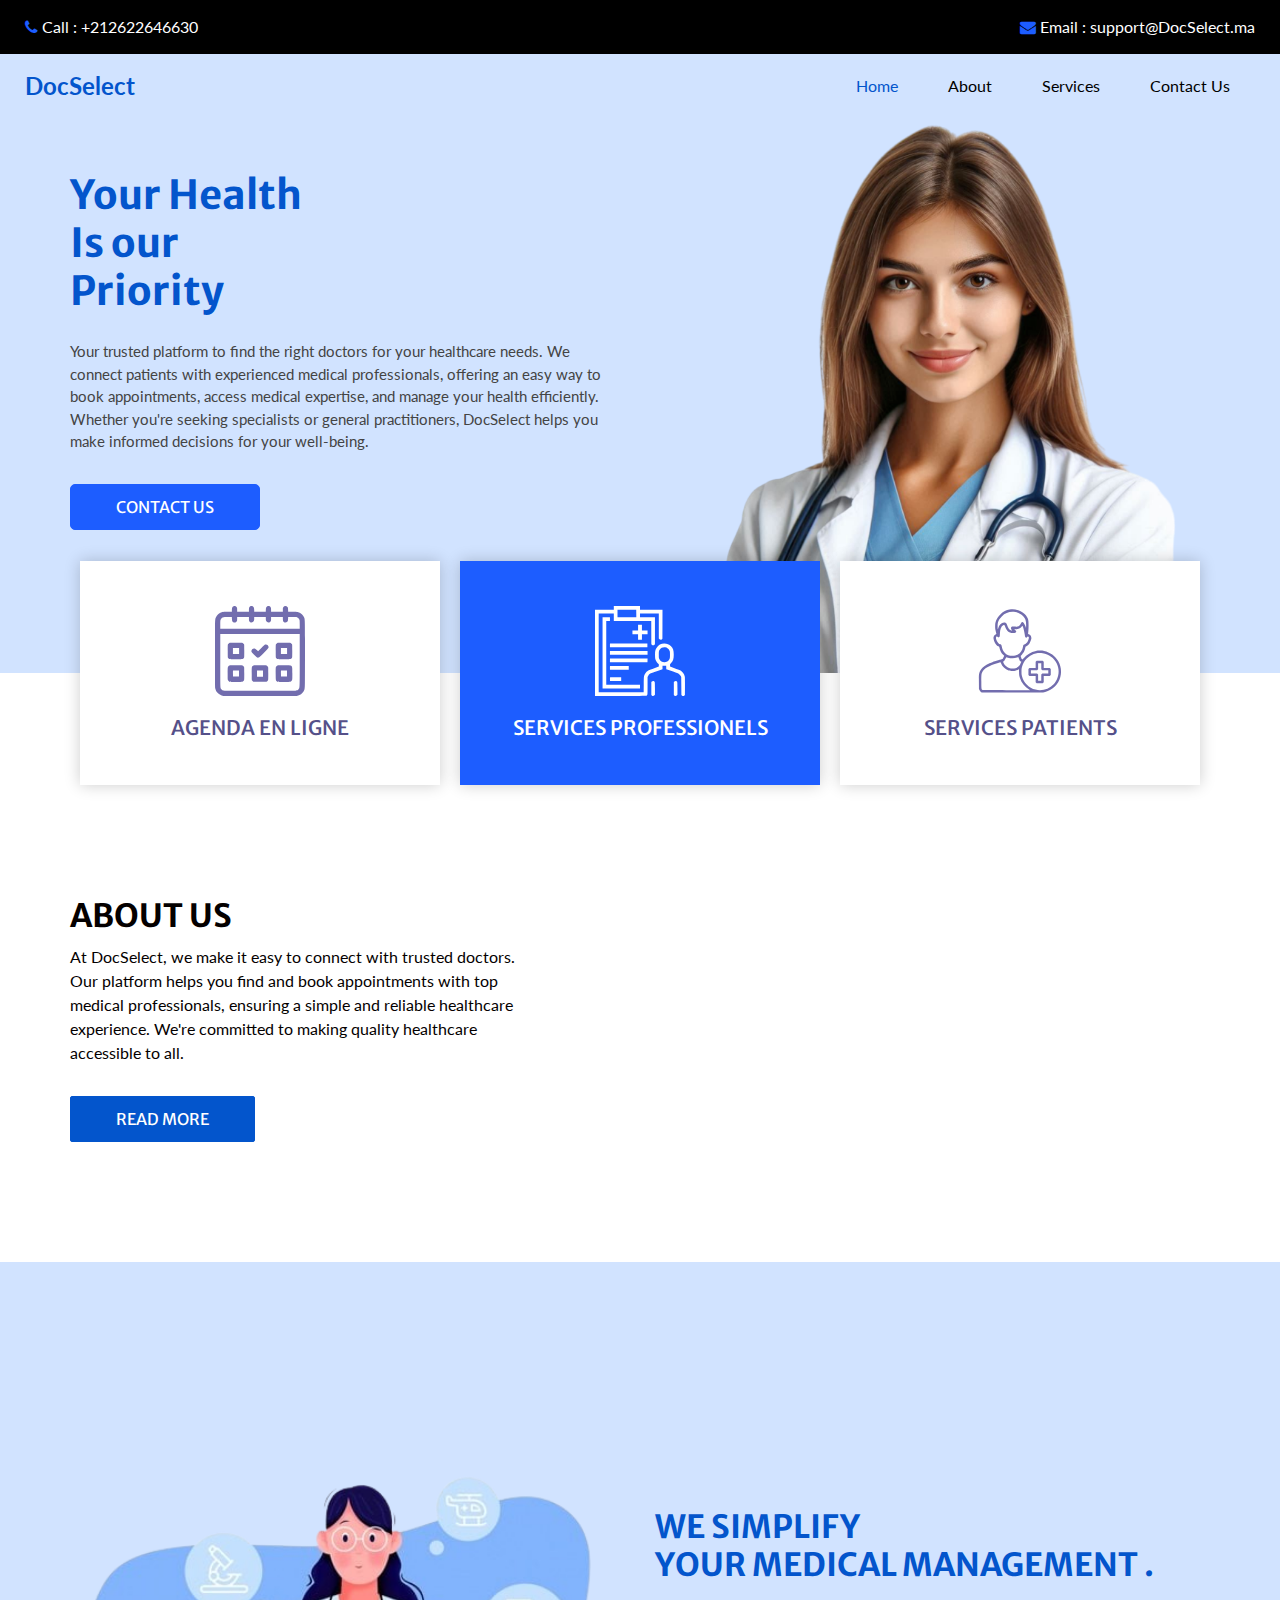
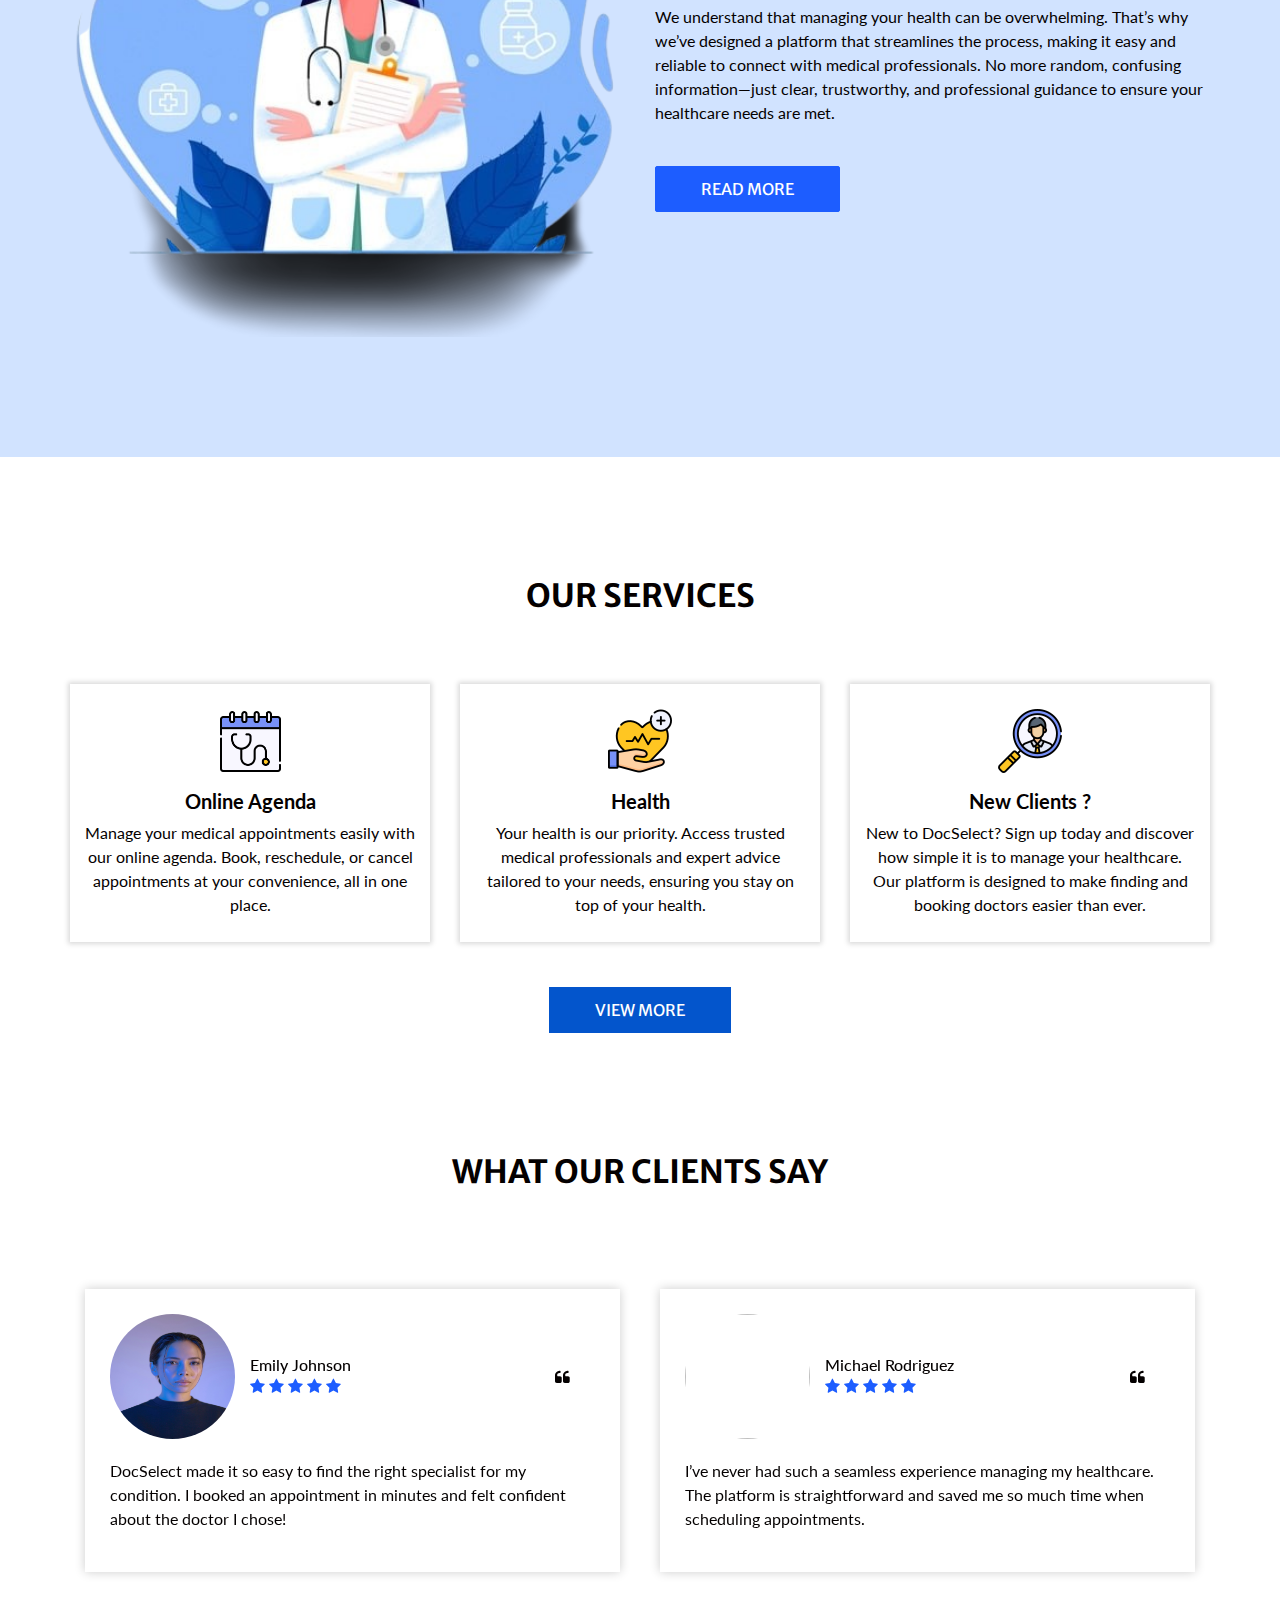
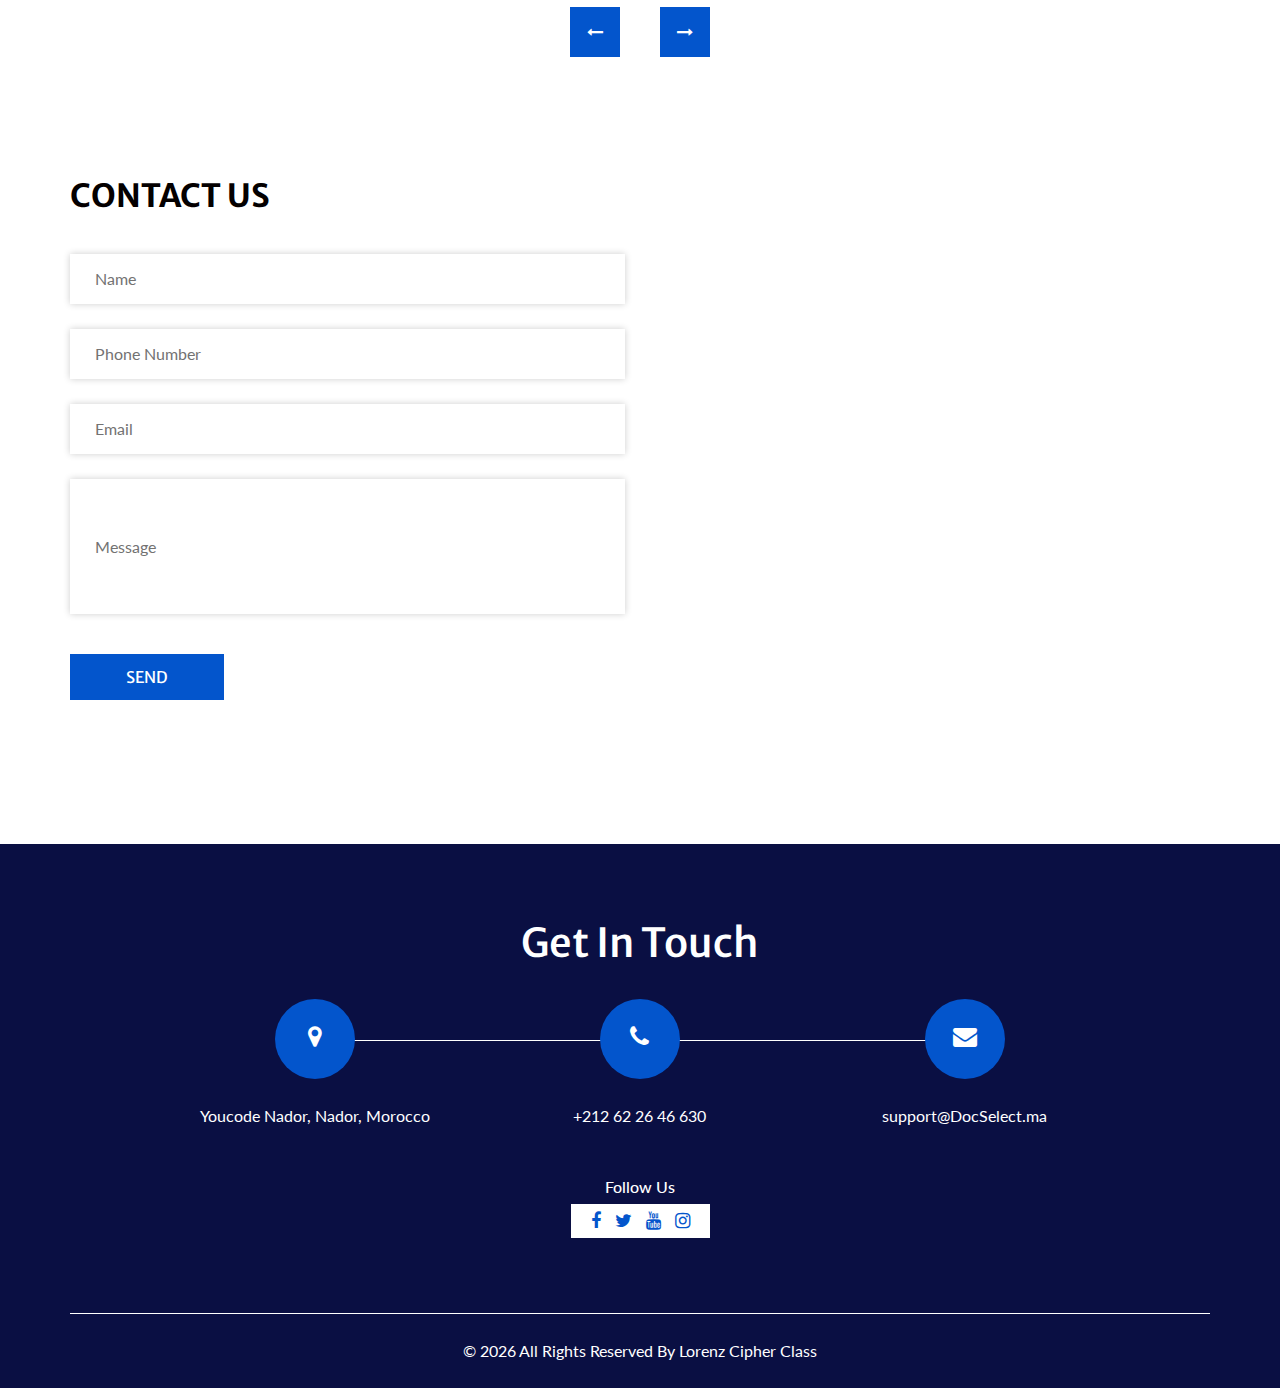
==== commit 0bf5dc51: "Finalisation of the brief and adding wireframe" ====
--- a/index.html
+++ b/index.html
@@ -15,7 +15,8 @@
   <title>DocSelect</title>
 
   <!-- slider stylesheet -->
-  <link rel="stylesheet" type="text/css" href="https://cdnjs.cloudflare.com/ajax/libs/OwlCarousel2/2.3.4/assets/owl.carousel.min.css" />
+  <link rel="stylesheet" type="text/css"
+    href="https://cdnjs.cloudflare.com/ajax/libs/OwlCarousel2/2.3.4/assets/owl.carousel.min.css" />
   <!-- bootstrap core css -->
   <link rel="stylesheet" type="text/css" href="css/bootstrap.css" />
   <!-- font awesome style -->
@@ -49,7 +50,7 @@
             </a>
           </div>
         </div>
-    </div>
+      </div>
       <div class="header_bottom">
         <div class="container-fluid">
           <nav class="navbar navbar-expand-lg custom_nav-container ">
@@ -59,7 +60,8 @@
               </span>
             </a>
 
-            <button class="navbar-toggler" type="button" data-toggle="collapse" data-target="#navbarSupportedContent" aria-controls="navbarSupportedContent" aria-expanded="false" aria-label="Toggle navigation">
+            <button class="navbar-toggler" type="button" data-toggle="collapse" data-target="#navbarSupportedContent"
+              aria-controls="navbarSupportedContent" aria-expanded="false" aria-label="Toggle navigation">
               <span class=""> </span>
             </button>
 
@@ -91,21 +93,21 @@
           <div class="col-md-6 ">
             <div class="detail-box">
               <h1>
-                Votre santé  <br>
-                Est notre  <br>
-                Priotité
+                Your Health <br>
+                Is our <br>
+               Priority
               </h1>
               <p>
-                Lorem ipsum dolor sit amet consectetur adipisicing elit. Qui harum voluptatem adipisci. Quos molestiae saepe dicta nobis pariatur, tempora iusto, ad possimus soluta hic praesentium mollitia consequatur beatae, aspernatur culpa.
+                Your trusted platform to find the right doctors for your healthcare needs. We connect patients with experienced medical professionals, offering an easy way to book appointments, access medical expertise, and manage your health efficiently. Whether you're seeking specialists or general practitioners, DocSelect helps you make informed decisions for your well-being.
               </p>
-              <a href="">
+              <a href="/contact.html">
                 Contact Us
               </a>
             </div>
           </div>
           <div class="col-md-6">
             <div class="img-box">
-              <img src="images/professional-img.png" alt="">
+              <img src="images/doctor.png" alt="">
             </div>
           </div>
         </div>
@@ -120,19 +122,27 @@
       <div class="feature_container">
         <div class="box">
           <div class="img-box">
-            <svg xmlns="http://www.w3.org/2000/svg" version="1.0" width="512.000000pt" height="512.000000pt" viewBox="0 0 512.000000 512.000000" preserveAspectRatio="xMidYMid meet">
+            <svg xmlns="http://www.w3.org/2000/svg" version="1.0" width="512.000000pt" height="512.000000pt"
+              viewBox="0 0 512.000000 512.000000" preserveAspectRatio="xMidYMid meet">
 
               <g transform="translate(0.000000,512.000000) scale(0.100000,-0.100000)" fill="#000000" stroke="none">
-              <path d="M1055 5106 c-72 -32 -95 -85 -95 -218 l0 -88 -227 0 c-257 0 -321 -9 -429 -62 -92 -44 -197 -149 -241 -239 -67 -136 -63 1 -63 -2100 0 -1869 0 -1907 20 -1983 25 -101 69 -176 144 -252 76 -75 151 -119 252 -144 76 -20 115 -20 2144 -20 2026 0 2068 0 2144 20 105 26 168 63 247 140 80 79 123 153 149 256 20 76 20 114 20 1983 0 2101 4 1964 -63 2100 -43 89 -149 195 -240 239 -107 52 -172 62 -428 62 l-227 0 -4 109 c-3 91 -7 115 -24 137 -70 94 -190 96 -251 5 -20 -30 -23 -46 -23 -142 l0 -109 -335 0 -335 0 0 100 c0 117 -13 156 -61 191 -45 32 -125 33 -165 3 -60 -44 -69 -67 -72 -185 l-4 -109 -328 0 -328 0 -4 109 c-3 118 -12 141 -72 185 -40 30 -120 29 -165 -3 -48 -35 -61 -74 -61 -191 l0 -100 -335 0 -335 0 0 109 c0 96 -3 112 -23 142 -40 61 -117 84 -182 55z m-93 -713 c4 -124 18 -158 78 -192 72 -40 158 -18 200 51 17 28 20 51 20 141 l0 107 335 0 335 0 0 -107 c0 -90 3 -113 20 -141 61 -100 204 -95 258 8 18 37 22 60 22 142 l0 98 330 0 330 0 0 -98 c0 -82 4 -105 23 -142 53 -103 196 -108 257 -8 17 28 20 51 20 141 l0 107 335 0 335 0 0 -107 c0 -122 13 -156 72 -194 41 -25 122 -22 160 7 50 37 62 71 66 187 l4 108 237 -3 236 -3 53 -30 c56 -30 100 -83 120 -144 8 -22 12 -116 12 -262 l0 -229 -2260 0 -2260 0 0 229 c0 148 4 240 12 262 17 51 54 101 93 128 68 46 97 50 331 51 l222 0 4 -107z m3858 -2371 c0 -1695 6 -1564 -76 -1646 -82 -83 113 -76 -2184 -76 -2297 0 -2102 -7 -2184 76 -82 82 -76 -49 -76 1646 l0 1508 2260 0 2260 0 0 -1508z"/>
-              <path d="M800 3008 c-18 -13 -43 -36 -54 -51 -20 -28 -21 -39 -21 -397 0 -358 1 -369 21 -397 11 -15 36 -38 54 -50 33 -23 36 -23 395 -23 359 0 362 0 395 23 18 12 43 35 54 50 20 28 21 39 21 397 0 358 -1 369 -21 397 -11 15 -36 38 -54 51 -33 22 -36 22 -395 22 -359 0 -362 0 -395 -22z m570 -448 l0 -170 -175 0 -175 0 0 170 0 170 175 0 175 0 0 -170z"/>
-              <path d="M3530 3008 c-18 -13 -43 -36 -54 -51 -20 -28 -21 -39 -21 -397 0 -358 1 -369 21 -397 11 -15 36 -38 54 -50 33 -23 36 -23 395 -23 359 0 362 0 395 23 18 12 43 35 54 50 20 28 21 39 21 397 0 358 -1 369 -21 397 -11 15 -36 38 -54 51 -33 22 -36 22 -395 22 -359 0 -362 0 -395 -22z m570 -448 l0 -170 -175 0 -175 0 0 170 0 170 175 0 175 0 0 -170z"/>
-              <path d="M2855 2930 c-18 -6 -102 -82 -217 -197 l-188 -188 -67 67 c-38 36 -82 73 -100 82 -118 59 -250 -65 -202 -191 5 -15 69 -87 142 -160 151 -153 188 -175 260 -154 35 11 84 54 291 259 136 136 254 261 262 279 50 115 -62 240 -181 203z"/>
-              <path d="M827 1736 c-50 -18 -67 -34 -88 -81 -17 -36 -19 -73 -19 -380 0 -334 0 -342 23 -385 16 -33 34 -51 67 -67 43 -23 52 -23 385 -23 334 0 342 0 385 23 26 13 53 36 65 57 19 33 20 52 20 395 0 344 -1 362 -20 395 -12 19 -36 43 -55 55 -33 19 -53 20 -380 22 -271 2 -353 0 -383 -11z m538 -461 l0 -170 -170 0 -170 0 -3 160 c-1 87 0 165 3 172 3 11 41 13 172 11 l168 -3 0 -170z"/>
-              <path d="M2196 1740 c-16 -5 -40 -19 -53 -32 -53 -49 -53 -51 -53 -436 0 -356 0 -359 23 -392 12 -18 35 -43 50 -54 28 -20 39 -21 397 -21 358 0 369 1 397 21 15 11 38 36 51 54 22 33 22 36 22 395 0 359 0 362 -22 395 -13 18 -36 43 -51 54 -27 20 -40 21 -380 23 -194 1 -365 -2 -381 -7z m534 -465 l0 -175 -170 0 -170 0 0 175 0 175 170 0 170 0 0 -175z"/>
-              <path d="M3555 1735 c-49 -18 -81 -53 -95 -106 -7 -26 -10 -157 -8 -377 3 -385 4 -387 88 -429 43 -23 51 -23 385 -23 333 0 342 0 385 23 33 16 51 34 68 67 22 43 22 52 22 385 0 503 33 469 -460 472 -280 2 -353 0 -385 -12z m540 -460 l0 -170 -170 0 -170 0 -3 160 c-1 87 0 165 3 172 3 11 41 13 172 11 l168 -3 0 -170z"/>
+                <path
+                  d="M1055 5106 c-72 -32 -95 -85 -95 -218 l0 -88 -227 0 c-257 0 -321 -9 -429 -62 -92 -44 -197 -149 -241 -239 -67 -136 -63 1 -63 -2100 0 -1869 0 -1907 20 -1983 25 -101 69 -176 144 -252 76 -75 151 -119 252 -144 76 -20 115 -20 2144 -20 2026 0 2068 0 2144 20 105 26 168 63 247 140 80 79 123 153 149 256 20 76 20 114 20 1983 0 2101 4 1964 -63 2100 -43 89 -149 195 -240 239 -107 52 -172 62 -428 62 l-227 0 -4 109 c-3 91 -7 115 -24 137 -70 94 -190 96 -251 5 -20 -30 -23 -46 -23 -142 l0 -109 -335 0 -335 0 0 100 c0 117 -13 156 -61 191 -45 32 -125 33 -165 3 -60 -44 -69 -67 -72 -185 l-4 -109 -328 0 -328 0 -4 109 c-3 118 -12 141 -72 185 -40 30 -120 29 -165 -3 -48 -35 -61 -74 -61 -191 l0 -100 -335 0 -335 0 0 109 c0 96 -3 112 -23 142 -40 61 -117 84 -182 55z m-93 -713 c4 -124 18 -158 78 -192 72 -40 158 -18 200 51 17 28 20 51 20 141 l0 107 335 0 335 0 0 -107 c0 -90 3 -113 20 -141 61 -100 204 -95 258 8 18 37 22 60 22 142 l0 98 330 0 330 0 0 -98 c0 -82 4 -105 23 -142 53 -103 196 -108 257 -8 17 28 20 51 20 141 l0 107 335 0 335 0 0 -107 c0 -122 13 -156 72 -194 41 -25 122 -22 160 7 50 37 62 71 66 187 l4 108 237 -3 236 -3 53 -30 c56 -30 100 -83 120 -144 8 -22 12 -116 12 -262 l0 -229 -2260 0 -2260 0 0 229 c0 148 4 240 12 262 17 51 54 101 93 128 68 46 97 50 331 51 l222 0 4 -107z m3858 -2371 c0 -1695 6 -1564 -76 -1646 -82 -83 113 -76 -2184 -76 -2297 0 -2102 -7 -2184 76 -82 82 -76 -49 -76 1646 l0 1508 2260 0 2260 0 0 -1508z" />
+                <path
+                  d="M800 3008 c-18 -13 -43 -36 -54 -51 -20 -28 -21 -39 -21 -397 0 -358 1 -369 21 -397 11 -15 36 -38 54 -50 33 -23 36 -23 395 -23 359 0 362 0 395 23 18 12 43 35 54 50 20 28 21 39 21 397 0 358 -1 369 -21 397 -11 15 -36 38 -54 51 -33 22 -36 22 -395 22 -359 0 -362 0 -395 -22z m570 -448 l0 -170 -175 0 -175 0 0 170 0 170 175 0 175 0 0 -170z" />
+                <path
+                  d="M3530 3008 c-18 -13 -43 -36 -54 -51 -20 -28 -21 -39 -21 -397 0 -358 1 -369 21 -397 11 -15 36 -38 54 -50 33 -23 36 -23 395 -23 359 0 362 0 395 23 18 12 43 35 54 50 20 28 21 39 21 397 0 358 -1 369 -21 397 -11 15 -36 38 -54 51 -33 22 -36 22 -395 22 -359 0 -362 0 -395 -22z m570 -448 l0 -170 -175 0 -175 0 0 170 0 170 175 0 175 0 0 -170z" />
+                <path
+                  d="M2855 2930 c-18 -6 -102 -82 -217 -197 l-188 -188 -67 67 c-38 36 -82 73 -100 82 -118 59 -250 -65 -202 -191 5 -15 69 -87 142 -160 151 -153 188 -175 260 -154 35 11 84 54 291 259 136 136 254 261 262 279 50 115 -62 240 -181 203z" />
+                <path
+                  d="M827 1736 c-50 -18 -67 -34 -88 -81 -17 -36 -19 -73 -19 -380 0 -334 0 -342 23 -385 16 -33 34 -51 67 -67 43 -23 52 -23 385 -23 334 0 342 0 385 23 26 13 53 36 65 57 19 33 20 52 20 395 0 344 -1 362 -20 395 -12 19 -36 43 -55 55 -33 19 -53 20 -380 22 -271 2 -353 0 -383 -11z m538 -461 l0 -170 -170 0 -170 0 -3 160 c-1 87 0 165 3 172 3 11 41 13 172 11 l168 -3 0 -170z" />
+                <path
+                  d="M2196 1740 c-16 -5 -40 -19 -53 -32 -53 -49 -53 -51 -53 -436 0 -356 0 -359 23 -392 12 -18 35 -43 50 -54 28 -20 39 -21 397 -21 358 0 369 1 397 21 15 11 38 36 51 54 22 33 22 36 22 395 0 359 0 362 -22 395 -13 18 -36 43 -51 54 -27 20 -40 21 -380 23 -194 1 -365 -2 -381 -7z m534 -465 l0 -175 -170 0 -170 0 0 175 0 175 170 0 170 0 0 -175z" />
+                <path
+                  d="M3555 1735 c-49 -18 -81 -53 -95 -106 -7 -26 -10 -157 -8 -377 3 -385 4 -387 88 -429 43 -23 51 -23 385 -23 333 0 342 0 385 23 33 16 51 34 68 67 22 43 22 52 22 385 0 503 33 469 -460 472 -280 2 -353 0 -385 -12z m540 -460 l0 -170 -170 0 -170 0 -3 160 c-1 87 0 165 3 172 3 11 41 13 172 11 l168 -3 0 -170z" />
               </g>
-              </svg>
-           
+            </svg>
+
           </div>
           <h5 class="name">
             Agenda En Ligne
@@ -140,22 +150,31 @@
         </div>
         <div class="box active">
           <div class="img-box">
-          
-            <svg xmlns="http://www.w3.org/2000/svg" version="1.0" width="512.000000pt" height="512.000000pt" viewBox="0 0 512.000000 512.000000" preserveAspectRatio="xMidYMid meet">
+
+            <svg xmlns="http://www.w3.org/2000/svg" version="1.0" width="512.000000pt" height="512.000000pt"
+              viewBox="0 0 512.000000 512.000000" preserveAspectRatio="xMidYMid meet">
 
               <g transform="translate(0.000000,512.000000) scale(0.100000,-0.100000)" fill="#000000" stroke="none">
-              <path d="M1070 5015 l0 -105 -535 0 -535 0 0 -2455 0 -2455 1449 0 c918 0 1459 4 1475 10 14 5 35 24 46 42 19 32 20 51 20 528 l0 495 24 51 c30 64 77 118 130 148 22 13 188 74 369 137 l327 114 0 95 0 95 105 0 104 0 3 -95 3 -95 305 -107 c168 -59 325 -115 350 -124 60 -23 134 -95 167 -163 l28 -56 5 -507 5 -508 28 -27 c39 -40 105 -40 144 0 l28 27 3 483 c2 320 -1 504 -8 547 -26 152 -135 304 -267 372 -38 20 -182 75 -320 123 l-253 88 0 70 0 70 59 62 c115 119 151 231 151 470 0 245 -39 364 -155 480 -105 105 -229 156 -380 156 -188 0 -341 -84 -447 -246 -67 -103 -82 -172 -83 -380 0 -111 5 -201 13 -234 20 -86 70 -176 139 -251 l63 -68 0 -63 0 -64 -257 -90 c-142 -49 -285 -103 -317 -119 -79 -39 -175 -135 -216 -216 -63 -124 -63 -124 -67 -602 l-5 -438 -1279 0 -1279 0 0 2240 0 2240 430 0 430 0 0 -210 0 -210 1065 0 1065 0 2 -665 3 -665 28 -27 c22 -22 37 -28 73 -28 39 0 50 5 75 33 l29 32 0 765 0 765 -425 0 -425 0 0 105 0 105 535 0 535 0 0 -710 0 -710 29 -32 c25 -28 36 -33 75 -33 36 0 51 6 73 28 l28 27 3 825 2 825 -640 0 -640 0 0 105 0 105 -745 0 -745 0 0 -105z m1278 -322 l2 -213 -535 0 -535 0 0 215 0 215 533 -2 532 -3 3 -212z m1750 -1958 c65 -35 106 -81 141 -155 25 -53 26 -62 26 -235 0 -173 -1 -182 -26 -236 -116 -248 -464 -251 -580 -4 -28 59 -29 63 -29 236 0 194 7 230 59 301 67 91 149 129 271 125 72 -3 93 -8 138 -32z"/>
-              <path d="M430 2455 l0 -2025 1065 0 1065 0 0 105 0 105 -960 0 -960 0 0 1815 0 1815 105 0 105 0 0 105 0 105 -210 0 -210 0 0 -2025z"/>
-              <path d="M2450 3890 l0 -160 -160 0 -160 0 0 -105 0 -105 160 0 160 0 0 -160 0 -160 110 0 110 0 0 160 0 160 160 0 160 0 0 105 0 105 -160 0 -160 0 0 160 0 160 -110 0 -110 0 0 -160z"/>
-              <path d="M857 2983 c-4 -3 -7 -51 -7 -105 l0 -98 1065 0 1065 0 0 105 0 105 -1058 0 c-582 0 -1062 -3 -1065 -7z"/>
-              <path d="M850 2455 l0 -105 1070 0 1070 0 0 105 0 105 -1070 0 -1070 0 0 -105z"/>
-              <path d="M850 2025 l0 -105 1068 2 1067 3 3 103 3 102 -1071 0 -1070 0 0 -105z"/>
-              <path d="M857 1703 c-4 -3 -7 -51 -7 -105 l0 -98 535 0 535 0 0 105 0 105 -528 0 c-291 0 -532 -3 -535 -7z"/>
-              <path d="M854 1057 c-3 -8 -3 -56 -2 -108 l3 -94 318 -3 317 -2 0 110 0 110 -315 0 c-253 0 -317 -3 -321 -13z"/>
-              <path d="M3238 821 l-33 -29 0 -366 0 -366 28 -27 c22 -22 37 -28 73 -28 39 0 50 5 75 33 l29 32 0 350 c0 376 -2 390 -51 416 -44 22 -85 17 -121 -15z"/>
-              <path d="M4518 821 l-33 -29 0 -366 0 -366 28 -27 c22 -22 37 -28 73 -28 39 0 50 5 75 33 l29 32 0 350 c0 376 -2 390 -51 416 -44 22 -85 17 -121 -15z"/>
+                <path
+                  d="M1070 5015 l0 -105 -535 0 -535 0 0 -2455 0 -2455 1449 0 c918 0 1459 4 1475 10 14 5 35 24 46 42 19 32 20 51 20 528 l0 495 24 51 c30 64 77 118 130 148 22 13 188 74 369 137 l327 114 0 95 0 95 105 0 104 0 3 -95 3 -95 305 -107 c168 -59 325 -115 350 -124 60 -23 134 -95 167 -163 l28 -56 5 -507 5 -508 28 -27 c39 -40 105 -40 144 0 l28 27 3 483 c2 320 -1 504 -8 547 -26 152 -135 304 -267 372 -38 20 -182 75 -320 123 l-253 88 0 70 0 70 59 62 c115 119 151 231 151 470 0 245 -39 364 -155 480 -105 105 -229 156 -380 156 -188 0 -341 -84 -447 -246 -67 -103 -82 -172 -83 -380 0 -111 5 -201 13 -234 20 -86 70 -176 139 -251 l63 -68 0 -63 0 -64 -257 -90 c-142 -49 -285 -103 -317 -119 -79 -39 -175 -135 -216 -216 -63 -124 -63 -124 -67 -602 l-5 -438 -1279 0 -1279 0 0 2240 0 2240 430 0 430 0 0 -210 0 -210 1065 0 1065 0 2 -665 3 -665 28 -27 c22 -22 37 -28 73 -28 39 0 50 5 75 33 l29 32 0 765 0 765 -425 0 -425 0 0 105 0 105 535 0 535 0 0 -710 0 -710 29 -32 c25 -28 36 -33 75 -33 36 0 51 6 73 28 l28 27 3 825 2 825 -640 0 -640 0 0 105 0 105 -745 0 -745 0 0 -105z m1278 -322 l2 -213 -535 0 -535 0 0 215 0 215 533 -2 532 -3 3 -212z m1750 -1958 c65 -35 106 -81 141 -155 25 -53 26 -62 26 -235 0 -173 -1 -182 -26 -236 -116 -248 -464 -251 -580 -4 -28 59 -29 63 -29 236 0 194 7 230 59 301 67 91 149 129 271 125 72 -3 93 -8 138 -32z" />
+                <path
+                  d="M430 2455 l0 -2025 1065 0 1065 0 0 105 0 105 -960 0 -960 0 0 1815 0 1815 105 0 105 0 0 105 0 105 -210 0 -210 0 0 -2025z" />
+                <path
+                  d="M2450 3890 l0 -160 -160 0 -160 0 0 -105 0 -105 160 0 160 0 0 -160 0 -160 110 0 110 0 0 160 0 160 160 0 160 0 0 105 0 105 -160 0 -160 0 0 160 0 160 -110 0 -110 0 0 -160z" />
+                <path
+                  d="M857 2983 c-4 -3 -7 -51 -7 -105 l0 -98 1065 0 1065 0 0 105 0 105 -1058 0 c-582 0 -1062 -3 -1065 -7z" />
+                <path d="M850 2455 l0 -105 1070 0 1070 0 0 105 0 105 -1070 0 -1070 0 0 -105z" />
+                <path d="M850 2025 l0 -105 1068 2 1067 3 3 103 3 102 -1071 0 -1070 0 0 -105z" />
+                <path
+                  d="M857 1703 c-4 -3 -7 -51 -7 -105 l0 -98 535 0 535 0 0 105 0 105 -528 0 c-291 0 -532 -3 -535 -7z" />
+                <path
+                  d="M854 1057 c-3 -8 -3 -56 -2 -108 l3 -94 318 -3 317 -2 0 110 0 110 -315 0 c-253 0 -317 -3 -321 -13z" />
+                <path
+                  d="M3238 821 l-33 -29 0 -366 0 -366 28 -27 c22 -22 37 -28 73 -28 39 0 50 5 75 33 l29 32 0 350 c0 376 -2 390 -51 416 -44 22 -85 17 -121 -15z" />
+                <path
+                  d="M4518 821 l-33 -29 0 -366 0 -366 28 -27 c22 -22 37 -28 73 -28 39 0 50 5 75 33 l29 32 0 350 c0 376 -2 390 -51 416 -44 22 -85 17 -121 -15z" />
               </g>
-              </svg>
+            </svg>
           </div>
           <h5 class="name">
             Services Professionels
@@ -163,14 +182,17 @@
         </div>
         <div class="box">
           <div class="img-box">
-          
-               <svg xmlns="http://www.w3.org/2000/svg" version="1.0" width="512.000000pt" height="512.000000pt" viewBox="0 0 512.000000 512.000000" preserveAspectRatio="xMidYMid meet">
-
-                <g transform="translate(0.000000,512.000000) scale(0.100000,-0.100000)" fill="#000000" stroke="none">
-                <path d="M1962 4914 c-177 -30 -362 -121 -494 -244 -163 -151 -250 -285 -295 -459 -21 -79 -25 -121 -27 -241 -1 -132 2 -157 31 -275 18 -71 35 -139 38 -150 5 -17 -2 -24 -43 -41 -78 -33 -122 -108 -122 -207 0 -63 50 -213 96 -289 49 -80 119 -149 181 -179 50 -23 52 -26 64 -79 34 -160 106 -300 211 -406 l60 -61 -46 -92 c-26 -50 -48 -91 -50 -91 -14 0 -470 -135 -551 -163 -134 -46 -268 -102 -335 -140 -186 -104 -325 -236 -390 -371 -66 -138 -72 -186 -68 -638 l3 -395 35 -69 c25 -49 47 -77 78 -99 l44 -30 1746 0 1747 0 117 32 c430 116 750 433 863 855 82 308 38 636 -124 912 -175 297 -451 495 -801 572 -106 24 -357 24 -465 0 -281 -62 -523 -208 -696 -421 -77 -96 -98 -89 -144 48 l-29 85 69 74 c39 41 85 100 104 131 39 66 88 202 97 270 6 45 9 49 58 73 64 32 137 102 182 176 43 70 91 198 100 266 15 113 -56 234 -146 248 -23 4 -40 12 -40 20 0 7 7 89 16 181 20 213 15 527 -11 618 -36 126 -99 229 -202 325 -228 216 -540 308 -861 254z m333 -139 c174 -31 321 -107 447 -231 132 -131 170 -251 166 -522 -3 -158 -4 -165 -16 -122 -21 68 -79 189 -119 248 -61 87 -111 82 -163 -17 -43 -79 -93 -137 -144 -164 -38 -20 -52 -22 -203 -20 -158 3 -163 2 -190 -21 -40 -35 -38 -90 5 -151 17 -25 32 -48 32 -50 0 -10 -56 8 -104 34 -61 32 -107 92 -141 184 -79 212 -106 241 -213 234 -157 -11 -284 -140 -336 -337 -14 -54 -14 -54 -22 -25 -5 17 -8 89 -7 160 3 243 58 373 235 553 208 210 481 298 773 247z m-599 -782 c65 -177 92 -227 156 -292 86 -86 183 -122 328 -120 105 1 128 7 153 41 26 35 17 59 -49 128 l-52 55 77 -3 c147 -7 268 44 350 148 l40 51 14 -28 c42 -80 95 -303 121 -508 12 -90 19 -113 36 -127 33 -27 67 -22 99 13 36 38 70 37 90 -5 18 -39 2 -115 -49 -221 -42 -89 -117 -169 -167 -180 -89 -20 -95 -28 -113 -150 -29 -196 -136 -358 -290 -439 -94 -49 -183 -69 -315 -69 -182 1 -301 43 -411 145 -104 98 -168 227 -194 393 -12 79 -40 115 -89 115 -64 0 -154 99 -206 229 -35 86 -43 153 -21 186 21 32 37 32 87 -2 33 -22 45 -25 67 -17 43 15 55 54 58 192 8 267 77 449 189 498 56 25 72 19 91 -33z m2154 -1558 c356 -53 648 -269 801 -590 140 -292 141 -612 5 -901 -52 -110 -107 -192 -182 -273 -261 -283 -664 -402 -1035 -307 -372 95 -665 387 -766 763 -24 87 -27 116 -27 263 0 146 3 176 26 261 48 179 134 332 259 464 93 98 182 164 294 220 200 99 411 133 625 100z m-1975 -254 c158 -49 368 -47 519 3 39 14 74 21 77 18 3 -4 21 -50 38 -102 31 -89 53 -130 72 -130 4 0 19 -4 34 -10 l25 -10 -23 -47 c-13 -27 -32 -70 -42 -98 -33 -92 -135 -175 -268 -220 -92 -31 -240 -35 -328 -9 -147 44 -283 156 -347 285 -41 85 -41 104 1 115 28 8 39 22 90 122 39 75 63 112 72 109 7 -3 43 -15 80 -26z m-401 -307 c63 -186 245 -364 436 -426 90 -29 288 -36 382 -14 53 12 164 56 208 83 3 2 5 -63 6 -145 0 -153 9 -212 51 -347 83 -267 278 -514 519 -659 l59 -36 -1356 0 c-1321 0 -1356 0 -1373 19 -41 45 -46 97 -46 475 0 391 5 436 56 541 105 214 355 359 894 519 63 19 122 34 132 35 11 1 21 -14 32 -45z"/>
-                <path d="M3479 1971 l-29 -29 0 -171 0 -171 -176 0 -176 0 -29 -29 -29 -29 0 -172 0 -172 29 -29 29 -29 176 0 176 0 0 -176 0 -176 29 -29 29 -29 172 0 172 0 29 29 29 29 0 176 0 176 171 0 171 0 29 29 29 29 0 172 0 172 -29 29 -29 29 -171 0 -171 0 0 171 0 171 -29 29 -29 29 -172 0 -172 0 -29 -29z m291 -282 l0 -171 29 -29 29 -29 171 0 171 0 0 -90 0 -90 -171 0 -171 0 -29 -29 -29 -29 0 -176 0 -176 -90 0 -90 0 0 176 0 176 -29 29 -29 29 -176 0 -176 0 0 90 0 90 176 0 176 0 29 29 29 29 0 171 0 171 90 0 90 0 0 -171z"/>
-                </g>
-                </svg>
+
+            <svg xmlns="http://www.w3.org/2000/svg" version="1.0" width="512.000000pt" height="512.000000pt"
+              viewBox="0 0 512.000000 512.000000" preserveAspectRatio="xMidYMid meet">
+
+              <g transform="translate(0.000000,512.000000) scale(0.100000,-0.100000)" fill="#000000" stroke="none">
+                <path
+                  d="M1962 4914 c-177 -30 -362 -121 -494 -244 -163 -151 -250 -285 -295 -459 -21 -79 -25 -121 -27 -241 -1 -132 2 -157 31 -275 18 -71 35 -139 38 -150 5 -17 -2 -24 -43 -41 -78 -33 -122 -108 -122 -207 0 -63 50 -213 96 -289 49 -80 119 -149 181 -179 50 -23 52 -26 64 -79 34 -160 106 -300 211 -406 l60 -61 -46 -92 c-26 -50 -48 -91 -50 -91 -14 0 -470 -135 -551 -163 -134 -46 -268 -102 -335 -140 -186 -104 -325 -236 -390 -371 -66 -138 -72 -186 -68 -638 l3 -395 35 -69 c25 -49 47 -77 78 -99 l44 -30 1746 0 1747 0 117 32 c430 116 750 433 863 855 82 308 38 636 -124 912 -175 297 -451 495 -801 572 -106 24 -357 24 -465 0 -281 -62 -523 -208 -696 -421 -77 -96 -98 -89 -144 48 l-29 85 69 74 c39 41 85 100 104 131 39 66 88 202 97 270 6 45 9 49 58 73 64 32 137 102 182 176 43 70 91 198 100 266 15 113 -56 234 -146 248 -23 4 -40 12 -40 20 0 7 7 89 16 181 20 213 15 527 -11 618 -36 126 -99 229 -202 325 -228 216 -540 308 -861 254z m333 -139 c174 -31 321 -107 447 -231 132 -131 170 -251 166 -522 -3 -158 -4 -165 -16 -122 -21 68 -79 189 -119 248 -61 87 -111 82 -163 -17 -43 -79 -93 -137 -144 -164 -38 -20 -52 -22 -203 -20 -158 3 -163 2 -190 -21 -40 -35 -38 -90 5 -151 17 -25 32 -48 32 -50 0 -10 -56 8 -104 34 -61 32 -107 92 -141 184 -79 212 -106 241 -213 234 -157 -11 -284 -140 -336 -337 -14 -54 -14 -54 -22 -25 -5 17 -8 89 -7 160 3 243 58 373 235 553 208 210 481 298 773 247z m-599 -782 c65 -177 92 -227 156 -292 86 -86 183 -122 328 -120 105 1 128 7 153 41 26 35 17 59 -49 128 l-52 55 77 -3 c147 -7 268 44 350 148 l40 51 14 -28 c42 -80 95 -303 121 -508 12 -90 19 -113 36 -127 33 -27 67 -22 99 13 36 38 70 37 90 -5 18 -39 2 -115 -49 -221 -42 -89 -117 -169 -167 -180 -89 -20 -95 -28 -113 -150 -29 -196 -136 -358 -290 -439 -94 -49 -183 -69 -315 -69 -182 1 -301 43 -411 145 -104 98 -168 227 -194 393 -12 79 -40 115 -89 115 -64 0 -154 99 -206 229 -35 86 -43 153 -21 186 21 32 37 32 87 -2 33 -22 45 -25 67 -17 43 15 55 54 58 192 8 267 77 449 189 498 56 25 72 19 91 -33z m2154 -1558 c356 -53 648 -269 801 -590 140 -292 141 -612 5 -901 -52 -110 -107 -192 -182 -273 -261 -283 -664 -402 -1035 -307 -372 95 -665 387 -766 763 -24 87 -27 116 -27 263 0 146 3 176 26 261 48 179 134 332 259 464 93 98 182 164 294 220 200 99 411 133 625 100z m-1975 -254 c158 -49 368 -47 519 3 39 14 74 21 77 18 3 -4 21 -50 38 -102 31 -89 53 -130 72 -130 4 0 19 -4 34 -10 l25 -10 -23 -47 c-13 -27 -32 -70 -42 -98 -33 -92 -135 -175 -268 -220 -92 -31 -240 -35 -328 -9 -147 44 -283 156 -347 285 -41 85 -41 104 1 115 28 8 39 22 90 122 39 75 63 112 72 109 7 -3 43 -15 80 -26z m-401 -307 c63 -186 245 -364 436 -426 90 -29 288 -36 382 -14 53 12 164 56 208 83 3 2 5 -63 6 -145 0 -153 9 -212 51 -347 83 -267 278 -514 519 -659 l59 -36 -1356 0 c-1321 0 -1356 0 -1373 19 -41 45 -46 97 -46 475 0 391 5 436 56 541 105 214 355 359 894 519 63 19 122 34 132 35 11 1 21 -14 32 -45z" />
+                <path
+                  d="M3479 1971 l-29 -29 0 -171 0 -171 -176 0 -176 0 -29 -29 -29 -29 0 -172 0 -172 29 -29 29 -29 176 0 176 0 0 -176 0 -176 29 -29 29 -29 172 0 172 0 29 29 29 29 0 176 0 176 171 0 171 0 29 29 29 29 0 172 0 172 -29 29 -29 29 -171 0 -171 0 0 171 0 171 -29 29 -29 29 -172 0 -172 0 -29 -29z m291 -282 l0 -171 29 -29 29 -29 171 0 171 0 0 -90 0 -90 -171 0 -171 0 -29 -29 -29 -29 0 -176 0 -176 -90 0 -90 0 0 176 0 176 -29 29 -29 29 -176 0 -176 0 0 90 0 90 176 0 176 0 29 29 29 29 0 171 0 171 90 0 90 0 0 -171z" />
+              </g>
+            </svg>
           </div>
           <h5 class="name">
             Services Patients
@@ -182,7 +204,38 @@
 
   <!-- end feature section -->
 
-  
+  <!-- about section -->
+
+  <section class="about_section layout_padding-bottom">
+    <div class="container">
+      <div class="row">
+        <div class="col-lg-5 col-md-6">
+          <div class="detail-box">
+            <h2>
+              About us
+            </h2>
+            <p>
+              At DocSelect, we make it easy to connect with trusted doctors. Our platform helps you find and book appointments with top medical professionals, ensuring a simple and reliable healthcare experience. We're committed to making quality healthcare accessible to all.
+            </p>
+            <a href="/about.html">
+              Read More
+            </a>
+          </div>
+        </div>
+        <div class="col-lg-7 col-md-6">
+          <div class="img-box">
+            <img src="images/team.png" alt="">
+          </div>
+        </div>
+      </div>
+    </div>
+  </section>
+
+  <!-- end about section -->
+
+
+  <!-- professional section -->
+
   <section class="professional_section layout_padding">
     <div class="container">
       <div class="row">
@@ -194,13 +247,13 @@
         <div class="col-md-6 ">
           <div class="detail-box">
             <h2>
-              We simplify  <br>
+              We simplify <br>
               Your medical management .
             </h2>
             <p>
-              randomised words which don't look even slightly believable. If you are going to use a passage of Lorem Ipsum, you need to be sure there isn't anything embarrassing hidden in the middle of text. All randomised words which don't look even slightly
+              We understand that managing your health can be overwhelming. That’s why we’ve designed a platform that streamlines the process, making it easy and reliable to connect with medical professionals. No more random, confusing information—just clear, trustworthy, and professional guidance to ensure your healthcare needs are met.
             </p>
-            <a href="">
+            <a href="/about.html">
               Read More
             </a>
           </div>
@@ -208,9 +261,73 @@
       </div>
     </div>
   </section>
-<br>
+
   <!-- end professional section -->
-  
+
+  <!-- service section -->
+
+  <section class="service_section layout_padding">
+    <div class="container ">
+      <div class="heading_container heading_center">
+        <h2> Our Services </h2>
+      </div>
+      <div class="row">
+        <div class="col-sm-6 col-md-4 mx-auto">
+          <div class="box ">
+            <div class="img-box">
+              <img src="images/agenda-en-ligne.png" alt="" />
+            </div>
+            <div class="detail-box">
+              <h5>
+                Online Agenda
+              </h5>
+              <p>
+                Manage your medical appointments easily with our online agenda. Book, reschedule, or cancel appointments at your convenience, all in one place.
+              </p>
+            </div>
+          </div>
+        </div>
+        <div class="col-sm-6 col-md-4 mx-auto">
+          <div class="box ">
+            <div class="img-box">
+              <img src="images/specialiste-de-sante.png" alt="" />
+            </div>
+            <div class="detail-box">
+              <h5>
+                Health
+              </h5>
+              <p>
+                Your health is our priority. Access trusted medical professionals and expert advice tailored to your needs, ensuring you stay on top of your health.
+              </p>
+            </div>
+          </div>
+        </div>
+        <div class="col-sm-6 col-md-4 mx-auto">
+          <div class="box ">
+            <div class="img-box">
+              <img src="images/trouver-des-patients.png" alt="" />
+            </div>
+            <div class="detail-box">
+              <h5>
+                New Clients ?
+              </h5>
+              <p>
+                New to DocSelect? Sign up today and discover how simple it is to manage your healthcare. Our platform is designed to make finding and booking doctors easier than ever.
+              </p>
+            </div>
+          </div>
+        </div>
+      </div>
+      <div class="btn-box">
+        <a href="/service.html">
+          View More
+        </a>
+      </div>
+    </div>
+  </section>
+
+  <!-- end service section -->
+
   <!-- client section -->
 
   <section class="client_section ">
@@ -226,12 +343,12 @@
             <div class="box">
               <div class="client_id">
                 <div class="img-box">
-                  <img src="images/client-1.jpg" alt="">
+                  <img src="images/person1.jpg" alt="">
                 </div>
                 <div class="client_detail">
                   <div class="client_info">
                     <h6>
-                      Jorch morik
+                      Emily Johnson
                     </h6>
                     <i class="fa fa-star" aria-hidden="true"></i>
                     <i class="fa fa-star" aria-hidden="true"></i>
@@ -244,7 +361,61 @@
               </div>
               <div class="client_text">
                 <p>
-                  chunks as necessary, making this the first true generator on the Internet. It uses a dictionary of over 200 Latin words, combined with a handful of model sentence structures, to generate Lorem Ipsum
+                  DocSelect made it so easy to find the right specialist for my condition. I booked an appointment in minutes and felt confident about the doctor I chose!
+                </p>
+              </div>
+            </div>
+          </div>
+          <div class="item">
+            <div class="box">
+              <div class="client_id">
+                <div class="img-box">
+                  <img src="images/person2.jpg" alt="">
+                </div>
+                <div class="client_detail">
+                  <div class="client_info">
+                    <h6>
+                      Michael Rodriguez
+                    </h6>
+                    <i class="fa fa-star" aria-hidden="true"></i>
+                    <i class="fa fa-star" aria-hidden="true"></i>
+                    <i class="fa fa-star" aria-hidden="true"></i>
+                    <i class="fa fa-star" aria-hidden="true"></i>
+                    <i class="fa fa-star" aria-hidden="true"></i>
+                  </div>
+                  <i class="fa fa-quote-left" aria-hidden="true"></i>
+                </div>
+              </div>
+              <div class="client_text">
+                <p>
+                  I’ve never had such a seamless experience managing my healthcare. The platform is straightforward and saved me so much time when scheduling appointments.
+                </p>
+              </div>
+            </div>
+          </div>
+          <div class="item">
+            <div class="box">
+              <div class="client_id">
+                <div class="img-box">
+                  <img src="images/client-1.jpg" alt="">
+                </div>
+                <div class="client_detail">
+                  <div class="client_info">
+                    <h6>
+                      David Miller
+                    </h6>
+                    <i class="fa fa-star" aria-hidden="true"></i>
+                    <i class="fa fa-star" aria-hidden="true"></i>
+                    <i class="fa fa-star" aria-hidden="true"></i>
+                    <i class="fa fa-star" aria-hidden="true"></i>
+                    <i class="fa fa-star" aria-hidden="true"></i>
+                  </div>
+                  <i class="fa fa-quote-left" aria-hidden="true"></i>
+                </div>
+              </div>
+              <div class="client_text">
+                <p>
+                  I love how simple and intuitive DocSelect is. I found the doctor I needed, booked an appointment, and even received reminders—all without any hassle!
                 </p>
               </div>
             </div>
@@ -258,7 +429,7 @@
                 <div class="client_detail">
                   <div class="client_info">
                     <h6>
-                      Jorch morik
+                      Eric Heatter
                     </h6>
                     <i class="fa fa-star" aria-hidden="true"></i>
                     <i class="fa fa-star" aria-hidden="true"></i>
@@ -271,63 +442,55 @@
               </div>
               <div class="client_text">
                 <p>
-                  chunks as necessary, making this the first true generator on the Internet. It uses a dictionary of over 200 Latin words, combined with a handful of model sentence structures, to generate Lorem Ipsum
+                  As a new patient, I was nervous about finding the right doctor. DocSelect made the process stress-free and connected me with an amazing practitioner.
                 </p>
               </div>
             </div>
           </div>
-          <div class="item">
-            <div class="box">
-              <div class="client_id">
-                <div class="img-box">
-                  <img src="images/client-1.jpg" alt="">
-                </div>
-                <div class="client_detail">
-                  <div class="client_info">
-                    <h6>
-                      Jorch morik
-                    </h6>
-                    <i class="fa fa-star" aria-hidden="true"></i>
-                    <i class="fa fa-star" aria-hidden="true"></i>
-                    <i class="fa fa-star" aria-hidden="true"></i>
-                    <i class="fa fa-star" aria-hidden="true"></i>
-                    <i class="fa fa-star" aria-hidden="true"></i>
-                  </div>
-                  <i class="fa fa-quote-left" aria-hidden="true"></i>
-                </div>
-              </div>
-              <div class="client_text">
-                <p>
-                  chunks as necessary, making this the first true generator on the Internet. It uses a dictionary of over 200 Latin words, combined with a handful of model sentence structures, to generate Lorem Ipsum
-                </p>
-              </div>
-            </div>
-          </div>
-          <div class="item">
-            <div class="box">
-              <div class="client_id">
-                <div class="img-box">
-                  <img src="images/client-2.jpg" alt="">
-                </div>
-                <div class="client_detail">
-                  <div class="client_info">
-                    <h6>
-                      Jorch morik
-                    </h6>
-                    <i class="fa fa-star" aria-hidden="true"></i>
-                    <i class="fa fa-star" aria-hidden="true"></i>
-                    <i class="fa fa-star" aria-hidden="true"></i>
-                    <i class="fa fa-star" aria-hidden="true"></i>
-                    <i class="fa fa-star" aria-hidden="true"></i>
-                  </div>
-                  <i class="fa fa-quote-left" aria-hidden="true"></i>
-                </div>
-              </div>
-              <div class="client_text">
-                <p>
-                  chunks as necessary, making this the first true generator on the Internet. It uses a dictionary of over 200 Latin words, combined with a handful of model sentence structures, to generate Lorem Ipsum
-                </p>
-              </div>
+        </div>
+      </div>
+    </div>
+  </section>
+
+  <!-- end client section -->
+
+  <!-- contact section -->
+
+  <section class="contact_section layout_padding">
+    <div class="container">
+      <div class="heading_container">
+        <h2>
+          Contact Us
+        </h2>
+      </div>
+      <div class="row">
+        <div class="col-md-6">
+          <form action="">
+            <div>
+              <input type="text" placeholder="Name" />
+            </div>
+            <div>
+              <input type="text" placeholder="Phone Number" />
+            </div>
+            <div>
+              <input type="email" placeholder="Email" />
+            </div>
+            <div>
+              <input type="text" class="message-box" placeholder="Message" />
+            </div>
+            <div class="d-flex ">
+              <button>
+                SEND
+              </button>
+            </div>
+          </form>
+        </div>
+        <div class="col-md-6">
+          <div class="map_container">
+            <div class="map">
+              <iframe title="maps" src="https://www.google.com/maps/embed?pb=!1m14!1m8!1m3!1d13045.4987528545!2d-2.9335189!3d35.1722127!3m2!1i1024!2i768!4f13.1!3m3!1m2!1s0xd77a7f64b5746df%3A0xe238780f83e6f56d!2sYoucode!5e0!3m2!1sen!2sma!4v1728635265903!5m2!1sen!2sma" width="600" height="450" style="border:0;" allowfullscreen="" loading="lazy" referrerpolicy="no-referrer-when-downgrade"></iframe>
+
+            
             </div>
           </div>
         </div>
@@ -338,14 +501,14 @@
 
   <!-- end client section -->
 
-  
+
 
   <!-- info section -->
   <section class="info_section ">
     <div class="container">
-      <h4>
+      <h1>
         Get In Touch
-      </h4>
+      </h1>
       <div class="row">
         <div class="col-lg-10 mx-auto">
           <div class="info_items">
@@ -357,7 +520,7 @@
                       <i class="fa fa-map-marker" aria-hidden="true"></i>
                     </div>
                     <p>
-                      Lorem Ipsum is simply dummy text
+                      Youcode Nador, Nador, Morocco
                     </p>
                   </div>
                 </a>
@@ -392,20 +555,20 @@
       </div>
     </div>
     <div class="social-box">
-      <h4>
+      <h6>
         Follow Us
-      </h4>
+      </h6>
       <div class="box">
-        <a href="https://fb.com">
+        <a href="https://fb.com" aria-label="Facebook">
           <i class="fa fa-facebook" aria-hidden="true"></i>
         </a>
-        <a href="https://twitter.com">
+        <a href="https://twitter.com" aria-label="Twitter">
           <i class="fa fa-twitter" aria-hidden="true"></i>
         </a>
-        <a href="https://youtube.com">
+        <a href="https://youtube.com" aria-label="Youtube">
           <i class="fa fa-youtube" aria-hidden="true"></i>
         </a>
-        <a href="https://instagram.com">
+        <a href="https://instagram.com" aria-label="Instagram">
           <i class="fa fa-instagram" aria-hidden="true"></i>
         </a>
       </div>
@@ -420,7 +583,8 @@
   <footer class="footer_section">
     <div class="container">
       <p>
-        &copy; <span id="displayDateYear"></span> All Rights Reserved By <a href="https://youcode.ma/Nador">Lorenz Cipher Class</a>
+        &copy; <span id="displayDateYear"></span> All Rights Reserved By <a href="https://youcode.ma/Nador">Lorenz
+          Cipher Class</a>
       </p>
     </div>
   </footer>
@@ -428,9 +592,9 @@
 
   <script src="js/jquery-3.4.1.min.js"></script>
   <script src="js/bootstrap.js"></script>
-  <script src="https://cdnjs.cloudflare.com/ajax/libs/OwlCarousel2/2.3.4/owl.carousel.min.js">
-  </script>
+  <script src="https://cdnjs.cloudflare.com/ajax/libs/OwlCarousel2/2.3.4/owl.carousel.min.js"></script>
   <script src="js/custom.js"></script>
+     
 
 </body>
 
--- a/css/style.css
+++ b/css/style.css
@@ -107,7 +107,7 @@
 }
 
 .header_section .header_top .contact_nav a i {
-  color: #ff8a1d;
+  color: #1d5dff;
 }
 
 .header_section .header_bottom {
@@ -265,7 +265,7 @@
 }
 
 .quote_btn-container a:hover {
-  color: #ff8a1d;
+  color: #1d5dff;
 }
 
 /*end header section*/
@@ -315,8 +315,8 @@
   font-family: 'Merriweather Sans', sans-serif;
   text-transform: uppercase;
   padding: 10px 45px;
-  background-color: #ff8a1d;
-  border: 1px solid #ff8a1d;
+  background-color: #1d5dff;
+  border: 1px solid #1d5dff;
   border-radius: 5px;
   color: #ffffff;
   margin-top: 15px;
@@ -324,7 +324,7 @@
 
 .slider_section .detail-box a:hover {
   background-color: transparent;
-  color: #ff8a1d;
+  color: #1d5dff;
 }
 
 .slider_section .img-box img {
@@ -394,7 +394,7 @@
 
 .feature_section .feature_container .box:hover,
 .feature_section .feature_container .box.active {
-  background-color: #ff8a1d;
+  background-color: #1d5dff;
   color: #ffffff;
 }
 
@@ -474,15 +474,15 @@
   font-family: 'Merriweather Sans', sans-serif;
   text-transform: uppercase;
   padding: 10px 45px;
-  background-color: #ff8a1d;
-  border: 1px solid #ff8a1d;
+  background-color: #1d5dff;
+  border: 1px solid #1d5dff;
   border-radius: 2px;
   color: #ffffff;
 }
 
 .professional_section .detail-box a:hover {
   background-color: transparent;
-  color: #ff8a1d;
+  color: #1d5dff;
 }
 
 .service_section {
@@ -543,7 +543,7 @@
 }
 
 .service_section .box:hover {
-  background-color: #ff8a1d;
+  background-color: #1d5dff;
   color: #ffffff;
 
 }
@@ -607,6 +607,7 @@
 
 .client_section .box .client_id .img-box img {
   width: 100%;
+  height: 125px !important;
   border-radius: 100%;
 }
 
@@ -631,7 +632,7 @@
 }
 
 .client_section .box .client_id .client_detail .client_info i {
-  color: #fbaf5d;
+  color: #1d5dff;
 }
 
 .client_section .box .client_text {
@@ -669,7 +670,7 @@
   padding-left: 25px;
   background-color: #ffffff;
   outline: none;
-  color: #ffffff;
+  color: #413d3d;
   -webkit-box-shadow: 0 0 7px 0 rgba(0, 0, 0, 0.2);
   box-shadow: 0 0 7px 0 rgba(0, 0, 0, 0.2);
 }
@@ -762,7 +763,7 @@
 }
 
 .info_section a:hover {
-  color: #ff8a1d;
+  color: #1d5dff;
 }
 
 .info_items a {
@@ -808,7 +809,7 @@
 }
 
 .info_items .item:hover .img-box {
-  background-color: #ff8a1d;
+  background-color: #1d5dff;
 }
 
 .info_items {
